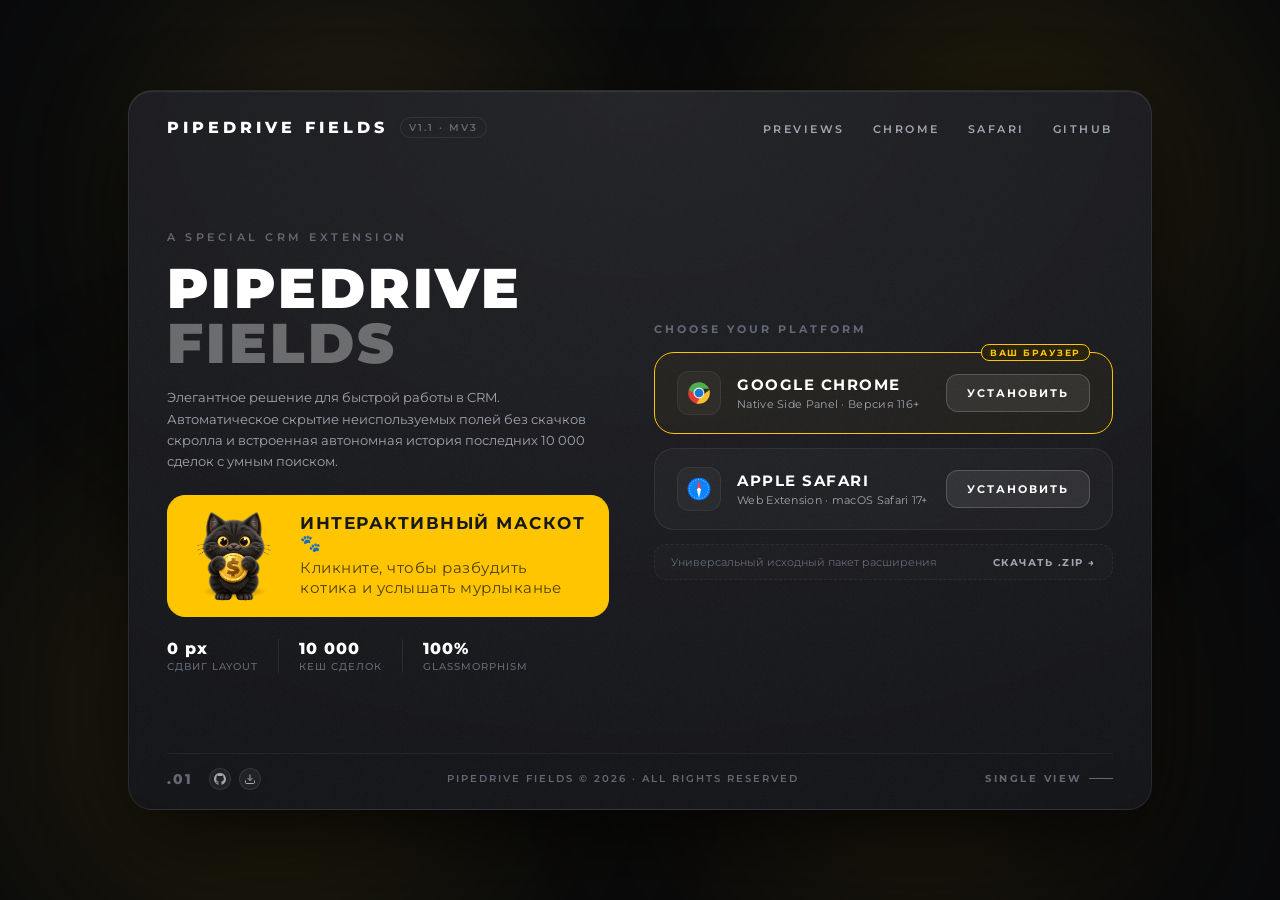
==== index.html @ 6b263689 "style: increase mascot button font size by an additional 20%" ====
<!DOCTYPE html>
<html lang="ru">
<head>
  <meta charset="UTF-8">
  <meta name="viewport" content="width=device-width, initial-scale=1.0">
  <title>Pipedrive Fields — A Special CRM Extension</title>
  <meta name="description" content="Умная боковая панель для Pipedrive CRM. Скрытие лишних полей без сдвига скролла и автономная история последних 10 000 сделок.">
  <link rel="icon" type="image/png" href="extension/icons/icon-32.png">
  
  <!-- Google Fonts: Montserrat -->
  <link rel="preconnect" href="https://fonts.googleapis.com">
  <link rel="preconnect" href="https://fonts.gstatic.com" crossorigin>
  <link href="https://fonts.googleapis.com/css2?family=Montserrat:ital,wght@0,300;0,400;0,500;0,600;0,700;0,800;0,900;1,400&display=swap" rel="stylesheet">

  <style>
    :root {
      --bg-canvas: #101114;
      --bg-frame: #1b1c20;
      --bg-card: rgba(255, 255, 255, 0.028);
      --bg-card-hover: rgba(255, 255, 255, 0.05);
      --border-frame: rgba(255, 255, 255, 0.08);
      --border-card: rgba(255, 255, 255, 0.07);
      --border-card-hover: rgba(255, 255, 255, 0.16);
      --text-white: #ffffff;
      --text-silver: #a2a6b0;
      --text-muted: #646874;
      --accent: #FFC500;
      --accent-blue: #0a84ff;
      --font-family: 'Montserrat', -apple-system, BlinkMacSystemFont, sans-serif;
    }

    *, *::before, *::after {
      box-sizing: border-box;
      margin: 0;
      padding: 0;
    }

    html, body {
      width: 100%;
      height: 100%;
      background-color: var(--bg-canvas);
      color: var(--text-white);
      font-family: var(--font-family);
      -webkit-font-smoothing: antialiased;
      -moz-osx-font-smoothing: grayscale;
    }

    /* Strict single screen for desktop */
    @media (min-width: 1024px) and (min-height: 640px) {
      body {
        overflow: hidden;
        display: flex;
        align-items: center;
        justify-content: center;
        padding: 0;
        margin: 0;
      }
    }

    @media (max-width: 1023px), (max-height: 639px) {
      body {
        overflow-y: auto;
        padding: 16px;
      }
    }

    /* Ambient background with visible, rich dark tone animated shimmering */
    .ambient-canvas {
      position: fixed;
      inset: 0;
      pointer-events: none;
      z-index: 0;
      overflow: hidden;
      background: #090a0c;
    }

    /* Soft animated gradient orbs: 2x dynamic speed, dimmed dark-tone colors */
    .ambient-orb {
      position: absolute;
      border-radius: 50%;
      filter: blur(95px);
      -webkit-filter: blur(95px);
      opacity: 0.36;
      will-change: transform, opacity;
      pointer-events: none;
    }

    /* Orb 1: Primary gold (top right corner & edges) - 7s */
    .orb-emerald {
      width: 620px;
      height: 620px;
      top: -120px;
      right: -40px;
      background: radial-gradient(circle, rgba(255, 197, 0, 0.42) 0%, rgba(204, 158, 0, 0.22) 42%, rgba(153, 118, 0, 0.08) 68%, transparent 80%);
      animation: floatOrbEmerald 7s ease-in-out infinite alternate;
    }

    /* Orb 2: Deep gold (bottom left corner & edges) - 8s */
    .orb-sapphire {
      width: 700px;
      height: 700px;
      bottom: -160px;
      left: -80px;
      background: radial-gradient(circle, rgba(230, 177, 0, 0.44) 0%, rgba(179, 138, 0, 0.24) 42%, rgba(128, 99, 0, 0.09) 68%, transparent 80%);
      animation: floatOrbSapphire 8s ease-in-out infinite alternate;
    }

    /* Orb 3: Soft champagne gold (top left corner & edges) - 9s */
    .orb-violet {
      width: 580px;
      height: 580px;
      top: -100px;
      left: 60px;
      background: radial-gradient(circle, rgba(255, 214, 77, 0.40) 0%, rgba(230, 184, 38, 0.22) 42%, rgba(179, 138, 0, 0.08) 68%, transparent 80%);
      animation: floatOrbViolet 9s ease-in-out infinite alternate;
    }

    /* Orb 4: Warm amber gold (bottom right corner & edges) - 7.5s */
    .orb-amber {
      width: 600px;
      height: 600px;
      bottom: -120px;
      right: 60px;
      background: radial-gradient(circle, rgba(255, 183, 0, 0.38) 0%, rgba(204, 146, 0, 0.20) 42%, rgba(153, 110, 0, 0.07) 68%, transparent 80%);
      animation: floatOrbAmber 7.5s ease-in-out infinite alternate;
    }

    @keyframes floatOrbEmerald {
      0% {
        transform: translate3d(0, 0, 0) scale(1);
        opacity: 0.32;
      }
      33% {
        transform: translate3d(-140px, 80px, 0) scale(1.25);
        opacity: 0.44;
      }
      66% {
        transform: translate3d(-60px, 140px, 0) scale(0.95);
        opacity: 0.36;
      }
      100% {
        transform: translate3d(80px, -60px, 0) scale(1.15);
        opacity: 0.32;
      }
    }

    @keyframes floatOrbSapphire {
      0% {
        transform: translate3d(0, 0, 0) scale(1);
        opacity: 0.35;
      }
      33% {
        transform: translate3d(160px, -90px, 0) scale(1.3);
        opacity: 0.46;
      }
      66% {
        transform: translate3d(80px, -150px, 0) scale(0.92);
        opacity: 0.38;
      }
      100% {
        transform: translate3d(-90px, 70px, 0) scale(1.2);
        opacity: 0.35;
      }
    }

    @keyframes floatOrbViolet {
      0% {
        transform: translate3d(0, 0, 0) scale(0.95);
        opacity: 0.32;
      }
      33% {
        transform: translate3d(120px, 110px, 0) scale(1.28);
        opacity: 0.44;
      }
      66% {
        transform: translate3d(160px, 40px, 0) scale(1.05);
        opacity: 0.36;
      }
      100% {
        transform: translate3d(-80px, -50px, 0) scale(1.18);
        opacity: 0.32;
      }
    }

    @keyframes floatOrbAmber {
      0% {
        transform: translate3d(0, 0, 0) scale(1.05);
        opacity: 0.30;
      }
      33% {
        transform: translate3d(-130px, -90px, 0) scale(0.9);
        opacity: 0.42;
      }
      66% {
        transform: translate3d(-70px, -140px, 0) scale(1.25);
        opacity: 0.34;
      }
      100% {
        transform: translate3d(70px, 60px, 0) scale(1.1);
        opacity: 0.30;
      }
    }

    /* Main Framed Slide matching the design mockup */
    .slide-frame {
      position: relative;
      z-index: 1;
      width: 80vw;
      width: 80dvw;
      height: 80vh;
      height: 80dvh;
      min-height: 520px;
      max-width: none;
      max-height: none;
      background-color: var(--bg-frame);
      background-image: 
        radial-gradient(120% 120% at 50% 0%, rgba(255, 255, 255, 0.045) 0%, rgba(0, 0, 0, 0.25) 100%);
      border: 1px solid var(--border-frame);
      border-radius: 24px;
      padding: clamp(18px, 2vw, 36px) clamp(24px, 3vw, 48px) clamp(14px, 1.5vw, 24px);
      display: flex;
      flex-direction: column;
      justify-content: space-between;
      box-shadow: 
        0 30px 90px -15px rgba(0, 0, 0, 0.85),
        inset 0 1px 0 rgba(255, 255, 255, 0.09);
      overflow: hidden;
    }

    .slide-frame::before {
      content: "";
      position: absolute;
      inset: 0;
      border-radius: inherit;
      pointer-events: none;
      z-index: 0;
      background-image: url('matte-grain.png');
      background-repeat: repeat;
      background-size: 128px 128px;
      opacity: 0.10;
    }

    .slide-frame > * {
      position: relative;
      z-index: 1;
    }

    @media (max-width: 1023px), (max-height: 639px) {
      .slide-frame {
        width: 100%;
        max-width: 100%;
        height: auto;
        max-height: none;
        padding: 28px 24px;
        border-radius: 18px;
        margin: 0 auto;
      }
    }

    /* Top Navigation Bar */
    .nav-bar {
      display: flex;
      align-items: center;
      justify-content: space-between;
      width: 100%;
      padding-bottom: 12px;
    }

    .brand-logo {
      display: flex;
      align-items: center;
      gap: 12px;
      text-decoration: none;
      color: var(--text-white);
    }

    .brand-title {
      font-size: 16px;
      font-weight: 800;
      letter-spacing: 4px;
      text-transform: uppercase;
    }

    .brand-version {
      font-size: 10px;
      font-weight: 600;
      letter-spacing: 2px;
      color: var(--text-muted);
      border: 1px solid rgba(255, 255, 255, 0.08);
      padding: 3px 8px;
      border-radius: 12px;
      text-transform: uppercase;
    }

    .nav-links {
      display: flex;
      align-items: center;
      gap: 28px;
      list-style: none;
    }

    .nav-link {
      font-size: 11px;
      font-weight: 600;
      letter-spacing: 2.5px;
      text-transform: uppercase;
      color: var(--text-silver);
      text-decoration: none;
      transition: color 0.2s ease;
    }

    .nav-link:hover {
      color: var(--text-white);
    }

    /* Center Content Workspace */
    .workspace-grid {
      display: grid;
      grid-template-columns: 1.15fr 0.95fr;
      gap: clamp(32px, 3.5vw, 64px);
      align-items: center;
      width: 100%;
      margin: auto 0;
    }

    @media (max-width: 1023px) {
      .workspace-grid {
        grid-template-columns: 1fr;
        gap: 36px;
        margin: 24px 0;
      }
    }

    /* Left Hero Column */
    .hero-col {
      display: flex;
      flex-direction: column;
      gap: 18px;
    }

    .hero-kicker-wrap {
      display: flex;
      align-items: center;
      gap: 10px;
    }

    .hero-kicker {
      font-size: 11px;
      font-weight: 600;
      letter-spacing: 3.5px;
      text-transform: uppercase;
      color: var(--text-muted);
    }

    .hero-title-block {
      display: flex;
      flex-direction: column;
      line-height: 0.92;
    }

    .hero-title-main {
      font-size: clamp(38px, 4.4vw, 62px);
      font-weight: 900;
      letter-spacing: 3px;
      text-transform: uppercase;
      color: var(--text-white);
    }

    .hero-title-sub-row {
      display: flex;
      align-items: baseline;
      justify-content: space-between;
      gap: 16px;
      margin-top: 4px;
    }

    .hero-title-accent {
      font-size: clamp(38px, 4.4vw, 62px);
      font-weight: 900;
      letter-spacing: 3px;
      text-transform: uppercase;
      color: rgba(255, 255, 255, 0.35);
    }

    .hero-tag {
      font-size: 10.5px;
      font-weight: 600;
      letter-spacing: 2.5px;
      text-transform: uppercase;
      color: var(--text-silver);
      text-align: right;
      line-height: 1.4;
    }

    .hero-desc {
      font-size: clamp(13px, 0.95vw, 15px);
      font-weight: 400;
      line-height: 1.65;
      color: var(--text-silver);
      max-width: 560px;
    }

    /* Compact Cat Card in Left Col */
    .cat-showcase-box {
      display: flex;
      align-items: center;
      gap: 20px;
      padding: 14px 20px;
      background: #FFC500;
      border: 1px solid #FFC500;
      border-radius: 18px;
      width: fit-content;
      margin-top: 4px;
      cursor: pointer;
      user-select: none;
      transition: border-color 0.25s ease, background 0.25s ease, transform 0.15s ease;
    }

    .cat-showcase-box:hover {
      background: #FFC500;
      border-color: #d9a700;
    }

    .cat-showcase-box:active {
      transform: scale(0.985);
    }

    .cat-hero-wrap {
      position: relative;
      display: flex;
      align-items: center;
      justify-content: center;
      cursor: pointer;
      user-select: none;
      flex-shrink: 0;
    }

    .cat-info-text {
      display: flex;
      flex-direction: column;
      gap: 5px;
    }

    .cat-info-title {
      font-size: 16.8px;
      font-weight: 700;
      letter-spacing: 1.5px;
      text-transform: uppercase;
      color: #17191c;
      display: flex;
      align-items: center;
      gap: 6px;
    }

    .cat-info-subtitle {
      font-size: 15.2px;
      font-weight: 400;
      color: #51400b;
      letter-spacing: 0.5px;
      line-height: 1.35;
    }

    /* Metric Chips Row */
    .metrics-row {
      display: flex;
      align-items: center;
      gap: 20px;
      padding-top: 4px;
    }

    .metric-item {
      display: flex;
      flex-direction: column;
      gap: 2px;
    }

    .metric-val {
      font-size: 16px;
      font-weight: 800;
      letter-spacing: 1px;
      color: var(--text-white);
    }

    .metric-label {
      font-size: 10px;
      font-weight: 500;
      letter-spacing: 1px;
      text-transform: uppercase;
      color: var(--text-muted);
    }

    /* Right Column: Browser Install Cards */
    .download-col {
      display: flex;
      flex-direction: column;
      gap: 16px;
    }

    .download-header {
      font-size: 11px;
      font-weight: 700;
      letter-spacing: 3px;
      text-transform: uppercase;
      color: var(--text-muted);
    }

    .cards-stack {
      display: flex;
      flex-direction: column;
      gap: 14px;
    }

    .browser-card {
      position: relative;
      background: var(--bg-card);
      border: 1px solid var(--border-card);
      border-radius: 20px;
      padding: 18px 22px;
      display: flex;
      align-items: center;
      justify-content: space-between;
      gap: 18px;
      transition: background 0.25s ease, border-color 0.25s ease, box-shadow 0.25s ease;
    }

    .browser-card:hover {
      background: var(--bg-card-hover);
      border-color: var(--border-card-hover);
      box-shadow: 0 16px 36px -10px rgba(0, 0, 0, 0.45);
    }

    .browser-card.detected {
      border-color: var(--accent);
      background: rgba(255, 197, 0, 0.03);
    }

    .detected-pill {
      position: absolute;
      top: -9px;
      right: 22px;
      font-size: 9px;
      font-weight: 700;
      letter-spacing: 1.5px;
      text-transform: uppercase;
      color: var(--accent);
      background: #292410;
      border: 1px solid var(--accent);
      padding: 2px 8px;
      border-radius: 8px;
    }

    .browser-left {
      display: flex;
      align-items: center;
      gap: 16px;
      min-width: 0;
    }

    .browser-icon-box {
      width: 44px;
      height: 44px;
      flex-shrink: 0;
      display: flex;
      align-items: center;
      justify-content: center;
      background: rgba(255, 255, 255, 0.04);
      border: 1px solid rgba(255, 255, 255, 0.06);
      border-radius: 12px;
      padding: 8px;
    }

    .browser-icon-box svg {
      width: 100%;
      height: 100%;
    }

    .browser-details {
      display: flex;
      flex-direction: column;
      gap: 3px;
      min-width: 0;
    }

    .browser-name {
      font-size: 15px;
      font-weight: 700;
      letter-spacing: 1.5px;
      text-transform: uppercase;
      color: var(--text-white);
    }

    .browser-meta {
      font-size: 11px;
      font-weight: 400;
      color: var(--text-silver);
      letter-spacing: 0.3px;
      white-space: nowrap;
      overflow: hidden;
      text-overflow: ellipsis;
    }

    .browser-actions {
      display: flex;
      align-items: center;
      justify-content: center;
      flex-shrink: 0;
    }

    /* Minimalist Dark Glassmorphism Action Button */
    .glass-btn {
      appearance: none;
      border: 1px solid rgba(255, 255, 255, 0.18);
      background: rgba(255, 255, 255, 0.08);
      color: var(--text-white);
      font-family: var(--font-family);
      font-size: 11px;
      font-weight: 700;
      letter-spacing: 2px;
      text-transform: uppercase;
      padding: 11px 20px;
      border-radius: 12px;
      cursor: pointer;
      transition: all 0.2s ease;
      white-space: nowrap;
      display: inline-flex;
      align-items: center;
      justify-content: center;
    }

    .glass-btn:hover {
      background: var(--text-white);
      color: #121315;
      border-color: var(--text-white);
      box-shadow: 0 4px 16px rgba(255, 255, 255, 0.15);
    }

    .glass-btn:active {
      transform: scale(0.98);
    }

    /* Universal archive pill */
    .universal-row {
      display: flex;
      align-items: center;
      justify-content: space-between;
      padding: 10px 16px;
      background: rgba(255, 255, 255, 0.015);
      border: 1px dashed rgba(255, 255, 255, 0.06);
      border-radius: 12px;
      font-size: 11px;
      color: var(--text-muted);
    }

    .universal-link {
      font-size: 10px;
      font-weight: 700;
      letter-spacing: 1.5px;
      text-transform: uppercase;
      color: var(--text-silver);
      text-decoration: none;
      transition: color 0.2s ease;
    }

    .universal-link:hover {
      color: var(--text-white);
    }

    /* Bottom Slide Bar (matching .01 and SCROLL — in screenshot) */
    .bottom-bar {
      display: flex;
      align-items: center;
      justify-content: space-between;
      width: 100%;
      padding-top: 14px;
      border-top: 1px solid rgba(255, 255, 255, 0.05);
    }

    .bottom-left-mark {
      display: flex;
      align-items: center;
      gap: 16px;
    }

    .slide-number {
      font-size: 14px;
      font-weight: 800;
      letter-spacing: 2px;
      color: var(--text-muted);
    }

    .bottom-social-dots {
      display: flex;
      align-items: center;
      gap: 8px;
    }

    .dot-link {
      width: 22px;
      height: 22px;
      border-radius: 50%;
      background: rgba(255, 255, 255, 0.05);
      border: 1px solid rgba(255, 255, 255, 0.08);
      display: flex;
      align-items: center;
      justify-content: center;
      text-decoration: none;
      color: var(--text-silver);
      font-size: 10px;
      transition: background 0.2s ease, color 0.2s ease, border-color 0.2s ease;
    }

    .dot-link:hover {
      background: rgba(255, 255, 255, 0.12);
      color: var(--text-white);
      border-color: rgba(255, 255, 255, 0.2);
    }

    .bottom-center-text {
      font-size: 10px;
      font-weight: 600;
      letter-spacing: 2px;
      text-transform: uppercase;
      color: var(--text-muted);
    }

    .bottom-right-indicator {
      font-size: 10px;
      font-weight: 700;
      letter-spacing: 2.5px;
      text-transform: uppercase;
      color: var(--text-muted);
      display: flex;
      align-items: center;
      gap: 6px;
    }

    .indicator-line {
      width: 24px;
      height: 1px;
      background: var(--text-muted);
    }

    /* ==========================================================================
       Pure CSS Cat Mascot Component (Responsive sizing via --css-cat-size)
       ========================================================================== */
    .css-cat-target {
      position: fixed;
      top: 0;
      left: 0;
      width: 0;
      height: 0;
      opacity: 0;
      overflow: hidden;
      pointer-events: none;
    }

    .css-cat {
      --css-cat-size: 92px;
      width: var(--css-cat-size);
      height: var(--css-cat-size);
      position: relative;
      user-select: none;
      display: inline-block;
      vertical-align: middle;
      cursor: pointer;
    }

    .css-cat-trigger {
      position: absolute;
      inset: 0;
      z-index: 8;
      cursor: pointer;
      display: block;
      outline: none;
      border: 0;
      background: transparent;
      border-radius: 50%;
    }

    .css-cat-trigger-a { display: block; }
    .css-cat-trigger-b { display: none; }

    #css-cat-motion-a:target ~ .css-cat .css-cat-trigger-a,
    #css-cat-motion-b:target ~ .css-cat .css-cat-trigger-a {
      display: none;
    }

    #css-cat-motion-a:target ~ .css-cat .css-cat-trigger-b,
    #css-cat-motion-b:target ~ .css-cat .css-cat-trigger-b {
      display: block;
    }

    .css-cat-shadow {
      position: absolute;
      left: calc(var(--css-cat-size) * 0.16);
      right: calc(var(--css-cat-size) * 0.16);
      bottom: calc(var(--css-cat-size) * 0.04);
      height: calc(var(--css-cat-size) * 0.14);
      border-radius: 50%;
      background: radial-gradient(ellipse at center, rgba(0, 0, 0, 0.45) 0%, rgba(0, 0, 0, 0) 72%);
      pointer-events: none;
    }

    .css-cat-character {
      position: absolute;
      inset: 0;
      pointer-events: none;
      animation: catIdleBreathing 4.5s ease-in-out infinite;
      transform-origin: 50% 86%;
    }

    /* Detailed mascot artwork; the existing wrapper retains breathing and jumps. */
    .css-cat-character > :not(.furry-mascot) {
      display: none;
    }

    .furry-mascot {
      display: block;
      width: 100%;
      height: 100%;
      object-fit: contain;
      user-select: none;
      -webkit-user-drag: none;
    }

    @media (prefers-reduced-motion: reduce) {
      .css-cat-character,
      .css-cat-character.cat-jumping {
        animation: none !important;
      }
    }

    .css-cat-body {
      position: absolute;
      left: calc(var(--css-cat-size) * 0.22);
      top: calc(var(--css-cat-size) * 0.38);
      width: calc(var(--css-cat-size) * 0.56);
      height: calc(var(--css-cat-size) * 0.48);
      border-radius: calc(var(--css-cat-size) * 0.28) calc(var(--css-cat-size) * 0.28) calc(var(--css-cat-size) * 0.24) calc(var(--css-cat-size) * 0.24);
      background: linear-gradient(180deg, #f97316 0%, #ea580c 45%, #c2410c 100%);
      box-shadow: inset 0 2px 4px rgba(255, 255, 255, 0.4), inset 0 -4px 8px rgba(0, 0, 0, 0.25);
    }

    .css-cat-body::after {
      content: '';
      position: absolute;
      left: 50%;
      bottom: calc(var(--css-cat-size) * 0.04);
      transform: translateX(-50%);
      width: calc(var(--css-cat-size) * 0.32);
      height: calc(var(--css-cat-size) * 0.28);
      border-radius: 50%;
      background: radial-gradient(circle at 50% 60%, #fff7ed 0%, #ffedd5 65%, rgba(255, 237, 213, 0) 100%);
      opacity: 0.9;
    }

    .css-cat-head {
      position: absolute;
      left: calc(var(--css-cat-size) * 0.16);
      top: calc(var(--css-cat-size) * 0.1);
      width: calc(var(--css-cat-size) * 0.68);
      height: calc(var(--css-cat-size) * 0.52);
      border-radius: calc(var(--css-cat-size) * 0.28);
      background: linear-gradient(180deg, #fb923c 0%, #ea580c 60%, #c2410c 100%);
      box-shadow: inset 0 2px 4px rgba(255, 255, 255, 0.45), 0 3px 8px rgba(0, 0, 0, 0.2);
      transform-origin: 50% 80%;
      animation: catHeadTilt 6s ease-in-out infinite;
    }

    .css-cat-ear {
      position: absolute;
      top: calc(var(--css-cat-size) * -0.1);
      width: 0;
      height: 0;
      border-left: calc(var(--css-cat-size) * 0.11) solid transparent;
      border-right: calc(var(--css-cat-size) * 0.11) solid transparent;
      border-bottom: calc(var(--css-cat-size) * 0.22) solid #ea580c;
      transform-origin: 50% 100%;
    }

    .css-cat-ear::after {
      content: '';
      position: absolute;
      left: calc(var(--css-cat-size) * -0.06);
      top: calc(var(--css-cat-size) * 0.06);
      width: 0;
      height: 0;
      border-left: calc(var(--css-cat-size) * 0.06) solid transparent;
      border-right: calc(var(--css-cat-size) * 0.06) solid transparent;
      border-bottom: calc(var(--css-cat-size) * 0.14) solid #fbcfe8;
    }

    .css-cat-ear-left {
      left: calc(var(--css-cat-size) * 0.04);
      transform: rotate(-16deg);
      animation: earWiggleLeft 5s ease-in-out infinite;
    }

    .css-cat-ear-right {
      right: calc(var(--css-cat-size) * 0.04);
      transform: rotate(16deg);
      animation: earWiggleRight 5s ease-in-out infinite;
    }

    .css-cat-face {
      position: absolute;
      inset: 0;
    }

    .css-cat-eye {
      position: absolute;
      top: calc(var(--css-cat-size) * 0.2);
      width: calc(var(--css-cat-size) * 0.11);
      height: calc(var(--css-cat-size) * 0.11);
      border-radius: 50%;
      background: #1e1b4b;
      box-shadow: 0 1px 2px rgba(0, 0, 0, 0.3);
      animation: catBlink 4.2s infinite;
      transform-origin: 50% 50%;
    }

    .css-cat-eye::after {
      content: '';
      position: absolute;
      top: 18%;
      right: 22%;
      width: 38%;
      height: 38%;
      border-radius: 50%;
      background: #ffffff;
    }

    .css-cat-eye-left { left: calc(var(--css-cat-size) * 0.16); }
    .css-cat-eye-right { right: calc(var(--css-cat-size) * 0.16); }

    .css-cat-nose {
      position: absolute;
      left: 50%;
      top: calc(var(--css-cat-size) * 0.28);
      transform: translateX(-50%);
      width: 0;
      height: 0;
      border-left: calc(var(--css-cat-size) * 0.04) solid transparent;
      border-right: calc(var(--css-cat-size) * 0.04) solid transparent;
      border-top: calc(var(--css-cat-size) * 0.035) solid #f43f5e;
    }

    .css-cat-mouth {
      position: absolute;
      left: 50%;
      top: calc(var(--css-cat-size) * 0.31);
      transform: translateX(-50%);
      width: calc(var(--css-cat-size) * 0.14);
      height: calc(var(--css-cat-size) * 0.06);
    }

    .css-cat-mouth::before,
    .css-cat-mouth::after {
      content: '';
      position: absolute;
      top: 0;
      width: 50%;
      height: 100%;
      border-bottom: calc(var(--css-cat-size) * 0.02) solid #7c2d12;
    }

    .css-cat-mouth::before {
      left: 0;
      border-radius: 0 0 0 calc(var(--css-cat-size) * 0.06);
    }

    .css-cat-mouth::after {
      right: 0;
      border-radius: 0 0 calc(var(--css-cat-size) * 0.06) 0;
    }

    .css-cat-whiskers {
      position: absolute;
      top: calc(var(--css-cat-size) * 0.26);
      width: calc(var(--css-cat-size) * 0.18);
      height: calc(var(--css-cat-size) * 0.08);
      pointer-events: none;
    }

    .css-cat-whiskers::before,
    .css-cat-whiskers::after {
      content: '';
      position: absolute;
      left: 0;
      right: 0;
      height: 1.5px;
      background: rgba(255, 237, 213, 0.85);
      border-radius: 1px;
    }

    .css-cat-whiskers::before {
      top: 20%;
      transform: rotate(6deg);
    }

    .css-cat-whiskers::after {
      bottom: 20%;
      transform: rotate(-6deg);
    }

    .css-cat-whiskers-left {
      left: calc(var(--css-cat-size) * -0.04);
      transform-origin: 100% 50%;
    }

    .css-cat-whiskers-right {
      right: calc(var(--css-cat-size) * -0.04);
      transform: scaleX(-1);
      transform-origin: 100% 50%;
    }

    .css-cat-coin {
      position: absolute;
      left: 50%;
      top: calc(var(--css-cat-size) * 0.44);
      transform: translateX(-50%);
      width: calc(var(--css-cat-size) * 0.36);
      height: calc(var(--css-cat-size) * 0.36);
      border-radius: 50%;
      background: radial-gradient(circle at 35% 30%, #fef08a 0%, #eab308 45%, #a16207 90%);
      box-shadow: 
        0 4px 10px rgba(0, 0, 0, 0.35),
        inset 0 2px 4px rgba(255, 255, 255, 0.65),
        inset 0 -2px 4px rgba(0, 0, 0, 0.4);
      z-index: 3;
      display: flex;
      align-items: center;
      justify-content: center;
      animation: coinFloat 3s ease-in-out infinite;
    }

    .css-cat-coin-face {
      position: absolute;
      inset: calc(var(--css-cat-size) * 0.03);
      border-radius: 50%;
      border: 1.5px dashed rgba(254, 240, 138, 0.7);
    }

    .css-cat-dollar {
      font-family: var(--font-family);
      font-weight: 900;
      font-size: calc(var(--css-cat-size) * 0.22);
      color: #713f12;
      text-shadow: 0 1px 0 rgba(254, 240, 138, 0.8), 0 -1px 0 rgba(113, 63, 18, 0.4);
      position: relative;
      z-index: 1;
      line-height: 1;
    }

    .css-cat-shine {
      position: absolute;
      top: calc(var(--css-cat-size) * 0.04);
      left: calc(var(--css-cat-size) * 0.06);
      width: calc(var(--css-cat-size) * 0.1);
      height: calc(var(--css-cat-size) * 0.05);
      border-radius: 50%;
      background: rgba(255, 255, 255, 0.75);
      transform: rotate(-35deg);
      filter: blur(0.5px);
      animation: coinShine 3s ease-in-out infinite;
    }

    .css-cat-paw {
      position: absolute;
      top: calc(var(--css-cat-size) * 0.48);
      width: calc(var(--css-cat-size) * 0.16);
      height: calc(var(--css-cat-size) * 0.18);
      border-radius: calc(var(--css-cat-size) * 0.08);
      background: linear-gradient(180deg, #fdba74 0%, #fb923c 60%, #ea580c 100%);
      box-shadow: 0 3px 6px rgba(0, 0, 0, 0.25), inset 0 2px 2px rgba(255, 255, 255, 0.5);
      z-index: 4;
    }

    .css-cat-paw-left {
      left: calc(var(--css-cat-size) * 0.24);
      transform: rotate(24deg);
    }

    .css-cat-paw-right {
      right: calc(var(--css-cat-size) * 0.24);
      transform: rotate(-24deg);
    }

    /* Keyframes */
    @keyframes catIdleBreathing {
      0%, 100% { transform: translateY(0) scaleY(1); }
      50% { transform: translateY(-1.5px) scaleY(1.02); }
    }

    @keyframes catHeadTilt {
      0%, 100% { transform: rotate(0deg); }
      30% { transform: rotate(-2.5deg); }
      70% { transform: rotate(2.5deg); }
    }

    @keyframes earWiggleLeft {
      0%, 100% { transform: rotate(-16deg); }
      45% { transform: rotate(-16deg); }
      48% { transform: rotate(-24deg); }
      52% { transform: rotate(-12deg); }
      56% { transform: rotate(-16deg); }
    }

    @keyframes earWiggleRight {
      0%, 100% { transform: rotate(16deg); }
      60% { transform: rotate(16deg); }
      63% { transform: rotate(24deg); }
      67% { transform: rotate(12deg); }
      71% { transform: rotate(16deg); }
    }

    @keyframes catBlink {
      0%, 94%, 98%, 100% { transform: scaleY(1); }
      96% { transform: scaleY(0.08); }
    }

    @keyframes coinFloat {
      0%, 100% { transform: translateX(-50%) translateY(0); }
      50% { transform: translateX(-50%) translateY(-2px); }
    }

    @keyframes coinShine {
      0%, 100% { opacity: 0.75; transform: rotate(-35deg) scale(1); }
      50% { opacity: 1; transform: rotate(-35deg) scale(1.15); }
    }

    /* Interactive Jump Trigger Motion */
    #css-cat-motion-a:target ~ .css-cat .css-cat-character,
    #css-cat-motion-b:target ~ .css-cat .css-cat-character,
    .css-cat-character.cat-jumping,
    .css-cat:active .css-cat-character {
      animation: catJoyJump 0.65s cubic-bezier(0.175, 0.885, 0.32, 1.275);
    }

    #css-cat-motion-a:target ~ .css-cat .css-cat-coin,
    #css-cat-motion-b:target ~ .css-cat .css-cat-coin,
    .css-cat-coin.cat-jumping,
    .css-cat:active .css-cat-coin {
      animation: catCoinSpin 0.65s cubic-bezier(0.175, 0.885, 0.32, 1.275);
    }

    @keyframes catJoyJump {
      0% { transform: translateY(0) scale(1); }
      30% { transform: translateY(-12px) scale(1.08); }
      60% { transform: translateY(2px) scale(0.96); }
      100% { transform: translateY(0) scale(1); }
    }

    @keyframes catCoinSpin {
      0% { transform: translateX(-50%) rotate(0deg); }
      50% { transform: translateX(-50%) translateY(-8px) rotate(180deg) scale(1.15); }
      100% { transform: translateX(-50%) rotate(360deg); }
    }

    /* ==========================================================================
       Instruction Modal Dialog (Dark Matte Minimalist)
       ========================================================================== */
    .modal-overlay {
      position: fixed;
      inset: 0;
      background: rgba(0, 0, 0, 0.78);
      backdrop-filter: blur(12px);
      -webkit-backdrop-filter: blur(12px);
      z-index: 999;
      display: flex;
      align-items: center;
      justify-content: center;
      padding: 20px;
      opacity: 0;
      pointer-events: none;
      transition: opacity 0.25s ease;
    }

    .modal-overlay.active {
      opacity: 1;
      pointer-events: auto;
    }

    .modal-card {
      background: #18191c;
      border: 1px solid rgba(255, 255, 255, 0.12);
      border-radius: 24px;
      width: 100%;
      max-width: 520px;
      padding: 32px;
      display: flex;
      flex-direction: column;
      gap: 24px;
      box-shadow: 0 40px 100px -20px rgba(0, 0, 0, 0.9);
      transform: scale(0.94);
      transition: transform 0.25s cubic-bezier(0.16, 1, 0.3, 1);
    }

    .modal-overlay.active .modal-card {
      transform: scale(1);
    }

    .modal-header {
      display: flex;
      align-items: center;
      justify-content: space-between;
    }

    .modal-title {
      font-size: 16px;
      font-weight: 800;
      letter-spacing: 2px;
      text-transform: uppercase;
      color: var(--text-white);
    }

    .modal-close-btn {
      width: 32px;
      height: 32px;
      border-radius: 50%;
      background: rgba(255, 255, 255, 0.05);
      border: 1px solid rgba(255, 255, 255, 0.1);
      color: var(--text-silver);
      font-size: 14px;
      cursor: pointer;
      display: flex;
      align-items: center;
      justify-content: center;
      transition: all 0.2s ease;
    }

    .modal-close-btn:hover {
      background: rgba(255, 255, 255, 0.15);
      color: var(--text-white);
    }

    .steps-list {
      display: flex;
      flex-direction: column;
      gap: 16px;
    }

    .step-item {
      display: flex;
      gap: 16px;
      align-items: flex-start;
    }

    .step-number {
      width: 28px;
      height: 28px;
      border-radius: 50%;
      background: rgba(255, 255, 255, 0.06);
      border: 1px solid rgba(255, 255, 255, 0.12);
      color: var(--text-white);
      font-size: 12px;
      font-weight: 800;
      display: flex;
      align-items: center;
      justify-content: center;
      flex-shrink: 0;
    }

    .step-content {
      font-size: 13px;
      line-height: 1.6;
      color: var(--text-silver);
    }

    .step-content strong {
      color: var(--text-white);
      font-weight: 600;
    }

    .code-chip {
      display: inline-block;
      background: rgba(255, 255, 255, 0.08);
      border: 1px solid rgba(255, 255, 255, 0.12);
      border-radius: 6px;
      padding: 2px 7px;
      font-family: monospace;
      font-size: 12px;
      color: var(--accent);
      cursor: pointer;
      user-select: all;
    }

    .code-chip:hover {
      background: rgba(255, 255, 255, 0.14);
    }

    .btn-done {
      width: 100%;
      padding: 12px;
      border-radius: 12px;
      background: var(--text-white);
      color: #121315;
      font-family: var(--font-family);
      font-size: 11px;
      font-weight: 800;
      letter-spacing: 2px;
      text-transform: uppercase;
      border: none;
      cursor: pointer;
      transition: opacity 0.2s ease;
    }

    .btn-done:hover {
      opacity: 0.9;
    }

    /* Toast Notification */
    .toast {
      position: fixed;
      bottom: 30px;
      left: 50%;
      transform: translateX(-50%) translateY(50px);
      background: #24252a;
      border: 1px solid rgba(255, 255, 255, 0.18);
      color: var(--text-white);
      font-size: 12px;
      font-weight: 600;
      letter-spacing: 0.5px;
      padding: 10px 22px;
      border-radius: 30px;
      box-shadow: 0 10px 30px rgba(0, 0, 0, 0.5);
      pointer-events: none;
      opacity: 0;
      transition: all 0.3s cubic-bezier(0.16, 1, 0.3, 1);
      z-index: 1000;
    }

    .toast.active {
      transform: translateX(-50%) translateY(0);
      opacity: 1;
    }
  </style>
</head>
<body>

  <!-- Ambient background with soft dark tone shimmering переливы -->
  <div class="ambient-canvas" aria-hidden="true">
    <div class="ambient-orb orb-emerald"></div>
    <div class="ambient-orb orb-sapphire"></div>
    <div class="ambient-orb orb-violet"></div>
    <div class="ambient-orb orb-amber"></div>
  </div>

  <!-- Framed Slide Container (Strict Single-Screen on Desktop) -->
  <div class="slide-frame">

    <!-- Top Navigation Bar -->
    <header class="nav-bar">
      <a href="#" class="brand-logo" title="Pipedrive Fields">
        <span class="brand-title">PIPEDRIVE FIELDS</span>
        <span class="brand-version">v1.1 · MV3</span>
      </a>

      <nav>
        <ul class="nav-links">
          <li><a href="#features" class="nav-link">PREVIEWS</a></li>
          <li><a href="#chrome" class="nav-link" id="nav-chrome">CHROME</a></li>
          <li><a href="#safari" class="nav-link" id="nav-safari">SAFARI</a></li>
          <li><a href="https://github.com/DamianDream/browser-extenshion-pipedrive" target="_blank" rel="noopener" class="nav-link">GITHUB</a></li>
        </ul>
      </nav>
    </header>

    <!-- Center Workspace: 2-Column Split -->
    <main class="workspace-grid">

      <!-- Left Column: Hero Title + Description + Animated Cat -->
      <section class="hero-col">
        <div class="hero-kicker-wrap">
          <span class="hero-kicker">A SPECIAL CRM EXTENSION</span>
        </div>

        <div class="hero-title-block">
          <h1 class="hero-title-main">PIPEDRIVE</h1>
          <div class="hero-title-sub-row">
            <span class="hero-title-accent">FIELDS</span>
          </div>
        </div>

        <p class="hero-desc">
          Элегантное решение для быстрой работы в CRM. Автоматическое скрытие неиспользуемых полей без скачков скролла и встроенная автономная история последних 10 000 сделок с умным поиском.
        </p>

        <!-- Interactive Animated Mascot Widget -->
        <div class="cat-showcase-box" id="cat-showcase-box" title="Кликните, чтобы котик подпрыгнул и замурлыкал">
          <div class="cat-hero-wrap" id="cat-hero-wrap">
            <div class="css-cat">
              <button type="button" class="css-cat-trigger" aria-label="Погладить котика" title="Погладить котика"></button>

              <div class="css-cat-shadow" aria-hidden="true"></div>

              <div class="css-cat-character" aria-hidden="true">
                <img class="furry-mascot" src="mascot-black-furry.png" width="1280" height="1280" alt="" draggable="false" decoding="async">
                <div class="css-cat-body"></div>

                <div class="css-cat-head">
                  <i class="css-cat-ear css-cat-ear-left"></i>
                  <i class="css-cat-ear css-cat-ear-right"></i>

                  <div class="css-cat-face">
                    <i class="css-cat-eye css-cat-eye-left"></i>
                    <i class="css-cat-eye css-cat-eye-right"></i>
                    <i class="css-cat-nose"></i>
                    <i class="css-cat-mouth"></i>
                    <i class="css-cat-whiskers css-cat-whiskers-left"></i>
                    <i class="css-cat-whiskers css-cat-whiskers-right"></i>
                  </div>
                </div>

                <div class="css-cat-coin">
                  <i class="css-cat-coin-face"></i>
                  <b class="css-cat-dollar">$</b>
                  <i class="css-cat-shine"></i>
                </div>

                <i class="css-cat-paw css-cat-paw-left"></i>
                <i class="css-cat-paw css-cat-paw-right"></i>
              </div>
            </div>
          </div>

          <div class="cat-info-text">
            <div class="cat-info-title">Интерактивный маскот 🐾</div>
            <div class="cat-info-subtitle">Кликните, чтобы разбудить котика и услышать мурлыканье</div>
          </div>
        </div>

        <!-- Metric Badges -->
        <div class="metrics-row" id="features">
          <div class="metric-item">
            <span class="metric-val">0 px</span>
            <span class="metric-label">Сдвиг Layout</span>
          </div>
          <div class="metric-item" style="border-left: 1px solid rgba(255,255,255,0.08); padding-left: 20px;">
            <span class="metric-val">10 000</span>
            <span class="metric-label">Кеш сделок</span>
          </div>
          <div class="metric-item" style="border-left: 1px solid rgba(255,255,255,0.08); padding-left: 20px;">
            <span class="metric-val">100%</span>
            <span class="metric-label">Glassmorphism</span>
          </div>
        </div>

      </section>

      <!-- Right Column: Browser Download Cards -->
      <section class="download-col">
        <span class="download-header">CHOOSE YOUR PLATFORM</span>

        <div class="cards-stack">

          <!-- Google Chrome Card -->
          <div class="browser-card" id="card-chrome">
            <div class="detected-pill" id="badge-chrome" style="display: none;">Ваш браузер</div>

            <div class="browser-left">
              <div class="browser-icon-box">
                <svg viewBox="0 0 48 48">
                  <path fill="#4caf50" d="M24 4C14.7 4 7 10.5 4.9 19.3L15.3 25.3C16.3 19.8 21.1 16 26.8 16H42.7C39 8.8 32.1 4 24 4Z"/>
                  <path fill="#ffeb3b" d="M42.7 16H26.8C24.4 16 22.2 16.9 20.6 18.3L10.2 12.3C13.8 7.2 19.6 4 26.2 4C34.3 4 41.2 8.8 44.9 16H42.7Z" opacity="0.01"/>
                  <path fill="#fbc02d" d="M43.6 18.2C43.9 20.1 44 22 44 24C44 35 35 44 24 44C21.8 44 19.7 43.6 17.8 43L24.5 31.4C24.9 31.5 25.4 31.5 25.9 31.5C29.6 31.5 32.7 29.1 33.7 25.7L43.6 18.2Z"/>
                  <path fill="#e53935" d="M4.9 19.3C4.3 20.8 4 22.4 4 24C4 33.4 10.6 41.3 19.5 43.4L26.2 31.8C22.6 31.8 19.4 29.5 18 26.3L4.9 19.3Z"/>
                  <circle fill="#f5f5f5" cx="24" cy="24" r="10"/>
                  <circle fill="#1976d2" cx="24" cy="24" r="8"/>
                </svg>
              </div>

              <div class="browser-details">
                <h2 class="browser-name">GOOGLE CHROME</h2>
                <p class="browser-meta">Native Side Panel · Версия 116+</p>
              </div>
            </div>

            <div class="browser-actions">
              <button type="button" class="glass-btn" id="btn-install-chrome">
                Установить
              </button>
            </div>
          </div>

          <!-- Apple Safari Card -->
          <div class="browser-card" id="card-safari">
            <div class="detected-pill" id="badge-safari" style="display: none;">Ваш браузер</div>

            <div class="browser-left">
              <div class="browser-icon-box">
                <svg viewBox="0 0 48 48">
                  <circle cx="24" cy="24" r="21" fill="#007aff"/>
                  <circle cx="24" cy="24" r="19" fill="#0a84ff"/>
                  <circle cx="24" cy="24" r="17.5" fill="none" stroke="#ffffff" stroke-width="1.2" stroke-dasharray="2 3" opacity="0.8"/>
                  <polygon points="24,7 28,24 24,24" fill="#ff3b30"/>
                  <polygon points="24,7 20,24 24,24" fill="#ff453a"/>
                  <polygon points="24,41 28,24 24,24" fill="#f2f2f7"/>
                  <polygon points="24,41 20,24 24,24" fill="#ffffff"/>
                  <circle cx="24" cy="24" r="2.5" fill="#ffffff"/>
                </svg>
              </div>

              <div class="browser-details">
                <h2 class="browser-name">APPLE SAFARI</h2>
                <p class="browser-meta">Web Extension · macOS Safari 17+</p>
              </div>
            </div>

            <div class="browser-actions">
              <button type="button" class="glass-btn" id="btn-install-safari">
                Установить
              </button>
            </div>
          </div>

          <!-- Universal Zip Option -->
          <div class="universal-row">
            <span>Универсальный исходный пакет расширения</span>
            <a href="pipedrive-fields.zip" download="pipedrive-fields.zip" class="universal-link">
              Скачать .ZIP →
            </a>
          </div>

        </div>
      </section>

    </main>

    <!-- Bottom Slide Bar (matching the .01 footer in mockup) -->
    <footer class="bottom-bar">
      <div class="bottom-left-mark">
        <span class="slide-number">.01</span>
        <div class="bottom-social-dots">
          <a href="https://github.com/DamianDream/browser-extenshion-pipedrive" target="_blank" rel="noopener" class="dot-link" title="GitHub Репозиторий">
            <svg width="12" height="12" viewBox="0 0 24 24" fill="currentColor"><path d="M12 0C5.37 0 0 5.37 0 12c0 5.31 3.435 9.795 8.205 11.385.6.105.825-.255.825-.57 0-.285-.015-1.23-.015-2.235-3.015.555-3.795-.735-4.035-1.41-.135-.345-.72-1.41-1.23-1.695-.42-.225-1.02-.78-.015-.795.945-.015 1.62.87 1.845 1.23 1.08 1.815 2.805 1.305 3.495.99.105-.78.42-1.305.765-1.605-2.67-.3-5.46-1.335-5.46-5.925 0-1.305.465-2.385 1.23-3.225-.12-.3-.54-1.53.12-3.18 0 0 1.005-.315 3.3 1.23.96-.27 1.98-.405 3-.405s2.04.135 3 .405c2.295-1.56 3.3-1.23 3.3-1.23.66 1.65.24 2.88.12 3.18.765.84 1.23 1.905 1.23 3.225 0 4.605-2.805 5.625-5.475 5.925.435.375.81 1.095.81 2.22 0 1.605-.015 2.895-.015 3.3 0 .315.225.69.825.57A12.02 12.02 0 0024 12c0-6.63-5.37-12-12-12z"/></svg>
          </a>
          <a href="pipedrive-fields.zip" download class="dot-link" title="Скачать все файлы">
            <svg width="12" height="12" viewBox="0 0 24 24" fill="none" stroke="currentColor" stroke-width="2"><path d="M21 15v4a2 2 0 0 1-2 2H5a2 2 0 0 1-2-2v-4"></path><polyline points="7 10 12 15 17 10"></polyline><line x1="12" y1="15" x2="12" y2="3"></line></svg>
          </a>
        </div>
      </div>

      <div class="bottom-center-text">
        PIPEDRIVE FIELDS &copy; 2026 · ALL RIGHTS RESERVED
      </div>

      <div class="bottom-right-indicator">
        <span>SINGLE VIEW</span>
        <span class="indicator-line"></span>
      </div>
    </footer>

  </div>

  <!-- Instruction Modal Dialog -->
  <div class="modal-overlay" id="install-modal" aria-hidden="true" role="dialog" aria-modal="true">
    <div class="modal-card">
      <div class="modal-header">
        <h3 class="modal-title" id="modal-browser-title">Установка в браузер</h3>
        <button type="button" class="modal-close-btn" id="modal-close-btn" aria-label="Закрыть">✕</button>
      </div>

      <div class="steps-list" id="modal-steps">
        <!-- Injected via JavaScript based on chosen browser -->
      </div>

      <div class="modal-footer">
        <button type="button" class="btn-done" id="modal-done-btn">Понятно, готово!</button>
      </div>
    </div>
  </div>

  <!-- Toast for copying link -->
  <div class="toast" id="toast">Адрес скопирован в буфер обмена</div>

  <script>
    (() => {
      // Elements
      const cardChrome = document.getElementById('card-chrome');
      const cardSafari = document.getElementById('card-safari');
      const badgeChrome = document.getElementById('badge-chrome');
      const badgeSafari = document.getElementById('badge-safari');
      const btnInstallChrome = document.getElementById('btn-install-chrome');
      const btnInstallSafari = document.getElementById('btn-install-safari');
      const navChrome = document.getElementById('nav-chrome');
      const navSafari = document.getElementById('nav-safari');
      const modal = document.getElementById('install-modal');
      const modalTitle = document.getElementById('modal-browser-title');
      const modalSteps = document.getElementById('modal-steps');
      const modalClose = document.getElementById('modal-close-btn');
      const modalDone = document.getElementById('modal-done-btn');
      const toast = document.getElementById('toast');
      const catWrap = document.getElementById('cat-hero-wrap');

      // Purr sound audio
      let purrAudio = null;
      try {
        purrAudio = new Audio('extension/purr.mp3');
        purrAudio.volume = 0.8;
      } catch {}

      // Interactive Cat Trigger Click (unlimited clicks with instant jump restart)
      const showcaseBox = document.getElementById('cat-showcase-box');
      const catCharacter = catWrap?.querySelector('.css-cat-character');
      const catCoin = catWrap?.querySelector('.css-cat-coin');

      function triggerCatJump(e) {
        if (e && typeof e.preventDefault === 'function') e.preventDefault();
        if (!catCharacter || !catCoin) return;

        // Reset class and trigger synchronous layout reflow so animation restarts every single click
        catCharacter.classList.remove('cat-jumping');
        catCoin.classList.remove('cat-jumping');
        void catCharacter.offsetWidth;
        catCharacter.classList.add('cat-jumping');
        catCoin.classList.add('cat-jumping');

        if (purrAudio) {
          try {
            purrAudio.currentTime = 0;
            purrAudio.play().catch(() => {});
          } catch {}
        }
      }

      if (catCharacter && catCoin) {
        catCharacter.addEventListener('animationend', () => {
          catCharacter.classList.remove('cat-jumping');
          catCoin.classList.remove('cat-jumping');
        });
      }

      if (showcaseBox) {
        showcaseBox.addEventListener('click', triggerCatJump);
      } else if (catWrap) {
        catWrap.addEventListener('click', triggerCatJump);
      }

      // 1. Browser Detection
      const ua = navigator.userAgent;
      const isSafari = /^((?!chrome|android).)*safari/i.test(ua);
      const isChrome = /chrome|chromium|crios/i.test(ua) && !isSafari;

      if (isSafari) {
        cardSafari.classList.add('detected');
        badgeSafari.style.display = 'block';
      } else if (isChrome) {
        cardChrome.classList.add('detected');
        badgeChrome.style.display = 'block';
      }

      // 2. Trigger Download Helper
      function triggerDownload(url, filename) {
        const a = document.createElement('a');
        a.href = url;
        a.download = filename;
        document.body.appendChild(a);
        a.click();
        document.body.removeChild(a);
      }

      // 3. Show Toast
      function showToast(text) {
        toast.textContent = text;
        toast.classList.add('active');
        setTimeout(() => toast.classList.remove('active'), 2500);
      }

      // 4. Manual Install Flow for Chrome
      function openChromeInstall() {
        triggerDownload('pipedrive-fields-chrome.zip', 'pipedrive-fields-chrome.zip');

        modalTitle.textContent = 'Установка в Google Chrome';
        modalSteps.innerHTML = `
          <div class="step-item">
            <span class="step-number">1</span>
            <div class="step-content">
              Распакуйте только что скачанный архив <strong>pipedrive-fields-chrome.zip</strong> на компьютере.
            </div>
          </div>
          <div class="step-item">
            <span class="step-number">2</span>
            <div class="step-content">
              Откройте вкладку <span class="code-chip" id="copy-chrome-url" title="Нажмите, чтобы скопировать">chrome://extensions 📋</span> и включите переключатель <strong>«Режим разработчика»</strong> в правом верхнем углу.
            </div>
          </div>
          <div class="step-item">
            <span class="step-number">3</span>
            <div class="step-content">
              Нажмите кнопку <strong>«Загрузить распакованное расширение»</strong> и выберите распакованную папку, либо просто перетащите её мышью на страницу расширений.
            </div>
          </div>
        `;

        document.getElementById('copy-chrome-url')?.addEventListener('click', () => {
          navigator.clipboard.writeText('chrome://extensions').then(() => {
            showToast('Адрес chrome://extensions скопирован!');
          });
        });

        openModal();
      }

      // 5. Manual Install Flow for Safari
      function openSafariInstall() {
        triggerDownload('pipedrive-fields-safari.zip', 'pipedrive-fields-safari.zip');

        modalTitle.textContent = 'Установка в Apple Safari';
        modalSteps.innerHTML = `
          <div class="step-item">
            <span class="step-number">1</span>
            <div class="step-content">
              Распакуйте скачанный архив <strong>pipedrive-fields-safari.zip</strong> в удобную папку.
            </div>
          </div>
          <div class="step-item">
            <span class="step-number">2</span>
            <div class="step-content">
              В меню Safari откройте <strong>Настройки…</strong> (⌘,) → вкладка <strong>Дополнения</strong> → включите флажок <strong>«Показывать функции для веб-разработчиков»</strong>.
            </div>
          </div>
          <div class="step-item">
            <span class="step-number">3</span>
            <div class="step-content">
              Перейдите в верхнее меню Safari <strong>Разработка</strong> → <strong>«Загрузить временное расширение…»</strong> и укажите распакованную папку.
            </div>
          </div>
        `;

        openModal();
      }

      function openModal() {
        modal.classList.add('active');
        modal.setAttribute('aria-hidden', 'false');
      }

      function closeModal() {
        modal.classList.remove('active');
        modal.setAttribute('aria-hidden', 'true');
      }

      // Event Listeners
      btnInstallChrome?.addEventListener('click', openChromeInstall);
      btnInstallSafari?.addEventListener('click', openSafariInstall);
      navChrome?.addEventListener('click', (e) => { e.preventDefault(); openChromeInstall(); });
      navSafari?.addEventListener('click', (e) => { e.preventDefault(); openSafariInstall(); });
      modalClose?.addEventListener('click', closeModal);
      modalDone?.addEventListener('click', closeModal);
      modal.addEventListener('click', (e) => {
        if (e.target === modal) closeModal();
      });

      document.addEventListener('keydown', (e) => {
        if (e.key === 'Escape' && modal.classList.contains('active')) {
          closeModal();
        }
      });
    })();
  </script>
</body>
</html>
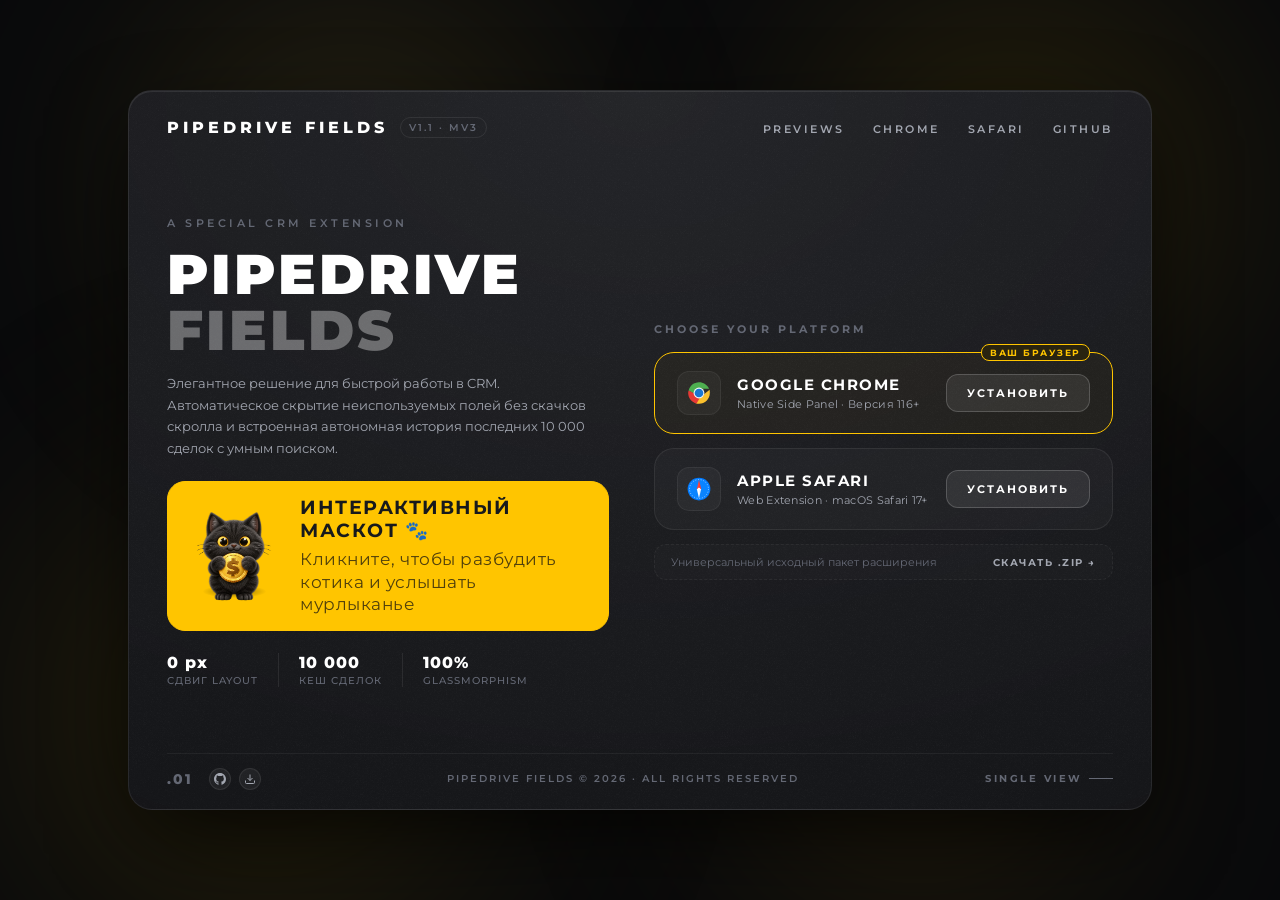
==== commit eaeaf253: "style: scale up cat showcase button text by another 10%" ====
--- a/index.html
+++ b/index.html
@@ -438,11 +438,11 @@
     .cat-info-text {
       display: flex;
       flex-direction: column;
-      gap: 5px;
+      gap: 6px;
     }
 
     .cat-info-title {
-      font-size: 16.8px;
+      font-size: 18.5px;
       font-weight: 700;
       letter-spacing: 1.5px;
       text-transform: uppercase;
@@ -453,7 +453,7 @@
     }
 
     .cat-info-subtitle {
-      font-size: 15.2px;
+      font-size: 16.7px;
       font-weight: 400;
       color: #51400b;
       letter-spacing: 0.5px;
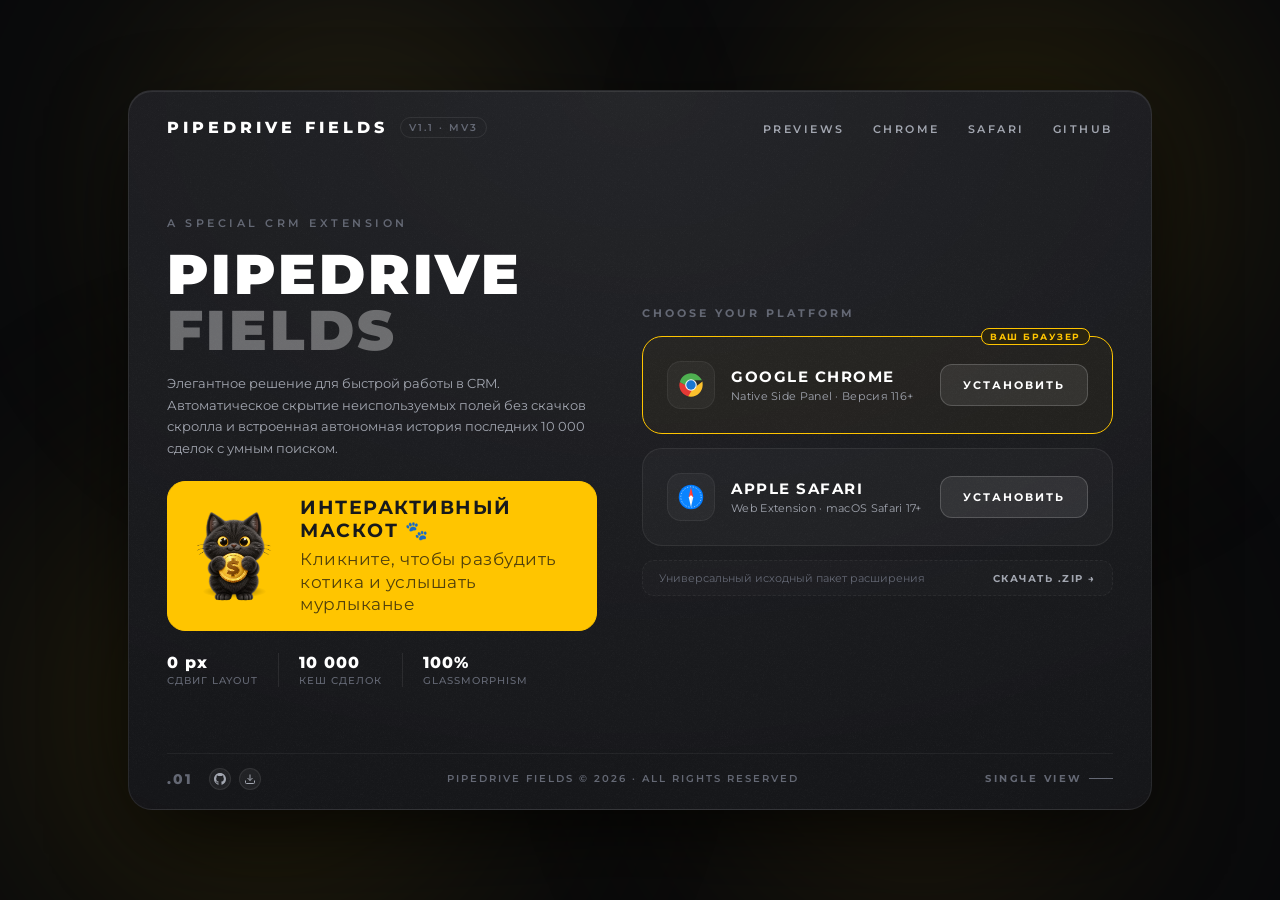
==== commit 16b57cb1: "style: increase browser cards height by 15%" ====
--- a/index.html
+++ b/index.html
@@ -515,7 +515,8 @@
       background: var(--bg-card);
       border: 1px solid var(--border-card);
       border-radius: 20px;
-      padding: 18px 22px;
+      padding: 24px 24px;
+      min-height: 95px;
       display: flex;
       align-items: center;
       justify-content: space-between;
@@ -557,16 +558,16 @@
     }
 
     .browser-icon-box {
-      width: 44px;
-      height: 44px;
+      width: 48px;
+      height: 48px;
       flex-shrink: 0;
       display: flex;
       align-items: center;
       justify-content: center;
       background: rgba(255, 255, 255, 0.04);
       border: 1px solid rgba(255, 255, 255, 0.06);
-      border-radius: 12px;
-      padding: 8px;
+      border-radius: 14px;
+      padding: 9px;
     }
 
     .browser-icon-box svg {
@@ -617,7 +618,7 @@
       font-weight: 700;
       letter-spacing: 2px;
       text-transform: uppercase;
-      padding: 11px 20px;
+      padding: 13px 22px;
       border-radius: 12px;
       cursor: pointer;
       transition: all 0.2s ease;
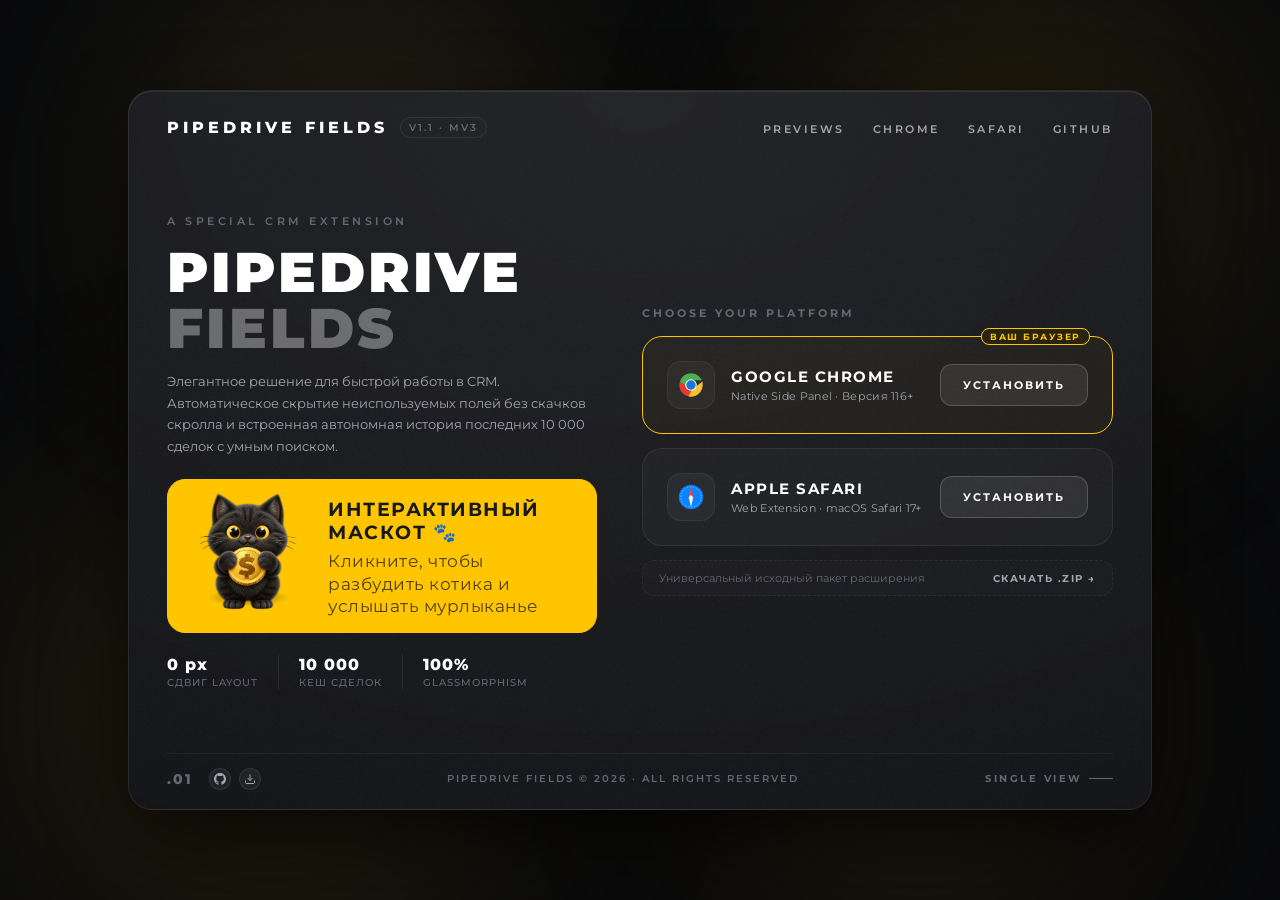
==== commit d537ec5b: "feat(site): enlarge cat mascot to 120px and pop 10% above yellow block" ====
--- a/index.html
+++ b/index.html
@@ -406,6 +406,7 @@
       align-items: center;
       gap: 20px;
       padding: 14px 20px;
+      padding-top: 18px;
       background: #FFC500;
       border: 1px solid #FFC500;
       border-radius: 18px;
@@ -414,6 +415,7 @@
       cursor: pointer;
       user-select: none;
       transition: border-color 0.25s ease, background 0.25s ease, transform 0.15s ease;
+      overflow: visible;
     }
 
     .cat-showcase-box:hover {
@@ -433,6 +435,8 @@
       cursor: pointer;
       user-select: none;
       flex-shrink: 0;
+      /* Pull cat upward so ~10% of it peeks above the yellow block */
+      margin-top: -14px;
     }
 
     .cat-info-text {
@@ -756,7 +760,7 @@
     }
 
     .css-cat {
-      --css-cat-size: 92px;
+      --css-cat-size: 120px;
       width: var(--css-cat-size);
       height: var(--css-cat-size);
       position: relative;
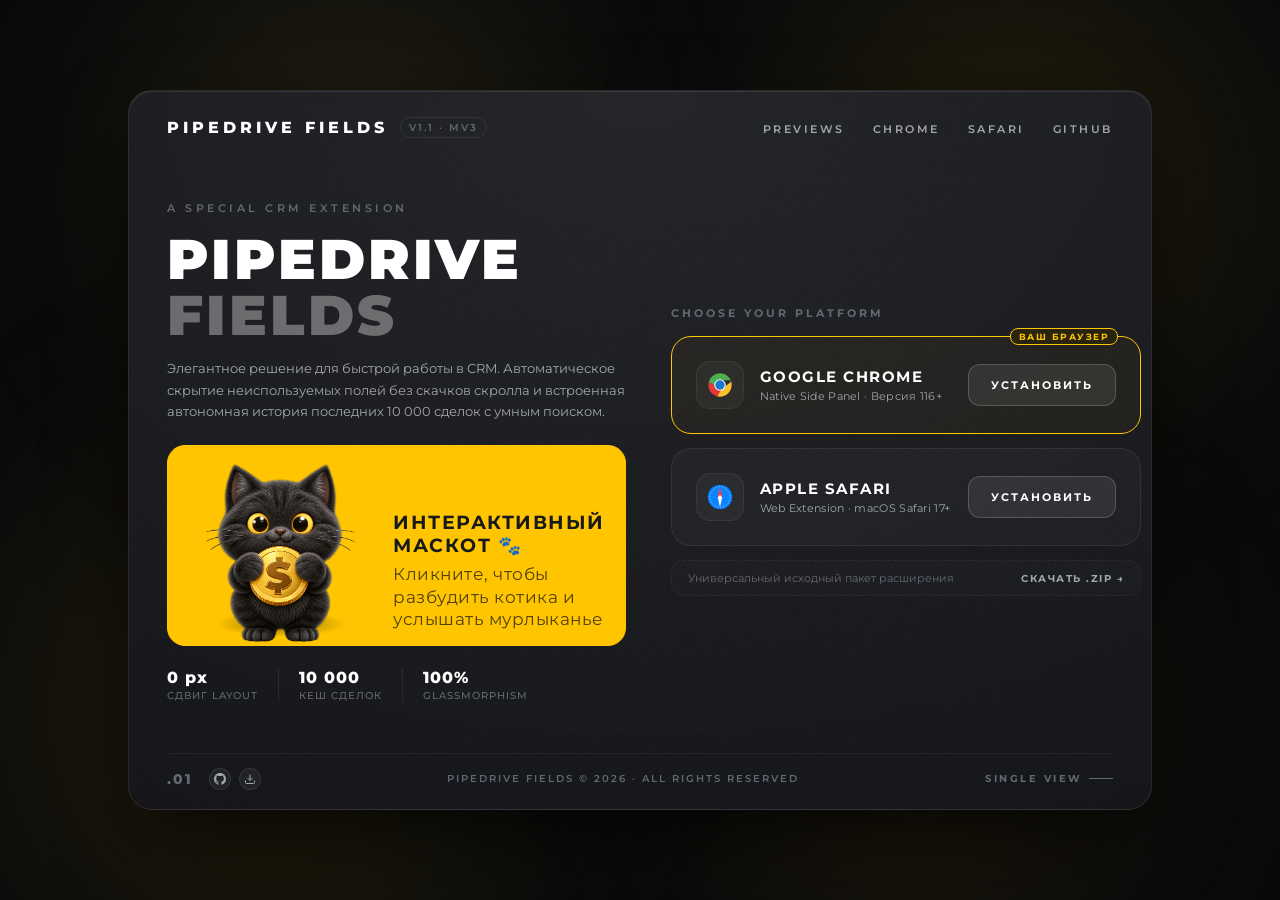
==== commit ba5c2ae8: "feat(site): cat 185px, bottom-aligned with top overflow ~40% above yellow block" ====
--- a/index.html
+++ b/index.html
@@ -403,10 +403,9 @@
     /* Compact Cat Card in Left Col */
     .cat-showcase-box {
       display: flex;
-      align-items: center;
+      align-items: flex-end;
       gap: 20px;
       padding: 14px 20px;
-      padding-top: 18px;
       background: #FFC500;
       border: 1px solid #FFC500;
       border-radius: 18px;
@@ -430,13 +429,13 @@
     .cat-hero-wrap {
       position: relative;
       display: flex;
-      align-items: center;
+      align-items: flex-end;
       justify-content: center;
       cursor: pointer;
       user-select: none;
       flex-shrink: 0;
-      /* Pull cat upward so ~10% of it peeks above the yellow block */
-      margin-top: -14px;
+      /* Cat bottom flush with block bottom, cat overflows top ~40% */
+      margin-bottom: -14px;
     }
 
     .cat-info-text {
@@ -760,7 +759,7 @@
     }
 
     .css-cat {
-      --css-cat-size: 120px;
+      --css-cat-size: 185px;
       width: var(--css-cat-size);
       height: var(--css-cat-size);
       position: relative;
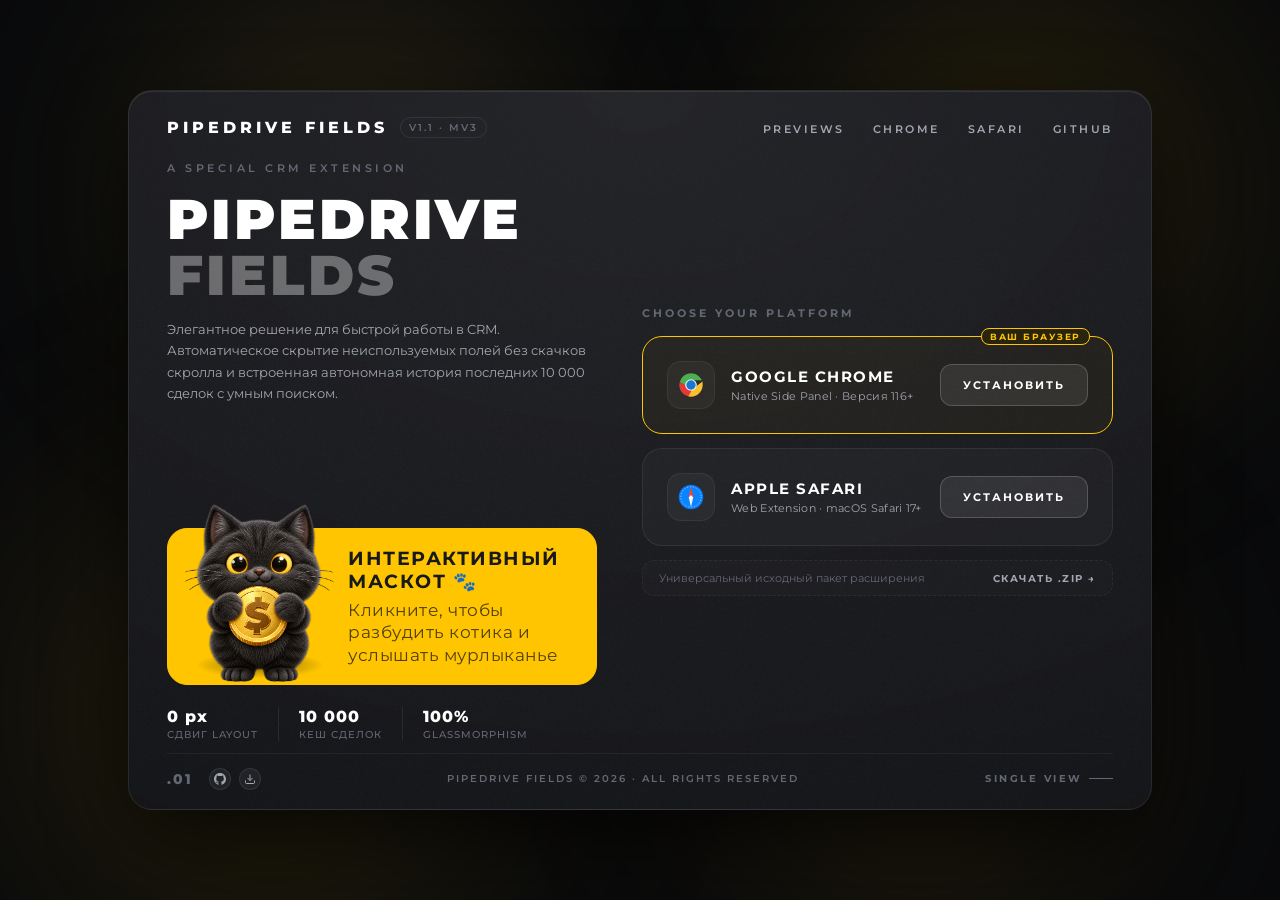
==== commit 84bc037c: "feat(site): separate mascot into layers, compact yellow box with overlapping 185px cat" ====
--- a/index.html
+++ b/index.html
@@ -400,42 +400,53 @@
       max-width: 560px;
     }
 
-    /* Compact Cat Card in Left Col */
+    /* === Layered Cat Widget === */
+
+    /* Outer wrapper: provides positioning context */
+    .cat-widget-wrap {
+      position: relative;
+      width: fit-content;
+      margin-top: 10px;
+      /* Top padding accommodates the cat sticking out above the yellow block */
+      padding-top: 95px;
+      cursor: pointer;
+      user-select: none;
+    }
+
+    /* Yellow block: compact layer, text only */
     .cat-showcase-box {
       display: flex;
-      align-items: flex-end;
-      gap: 20px;
-      padding: 14px 20px;
+      align-items: center;
+      padding: 18px 28px 18px 180px;
       background: #FFC500;
       border: 1px solid #FFC500;
-      border-radius: 18px;
+      border-radius: 20px;
       width: fit-content;
-      margin-top: 4px;
-      cursor: pointer;
-      user-select: none;
+      min-height: 84px;
+      box-sizing: border-box;
       transition: border-color 0.25s ease, background 0.25s ease, transform 0.15s ease;
-      overflow: visible;
-    }
-
-    .cat-showcase-box:hover {
+    }
+
+    .cat-widget-wrap:hover .cat-showcase-box {
       background: #FFC500;
       border-color: #d9a700;
     }
 
-    .cat-showcase-box:active {
+    .cat-widget-wrap:active .cat-showcase-box {
       transform: scale(0.985);
     }
 
+    /* Cat layer: absolute, sticks to bottom-left, overflows top */
     .cat-hero-wrap {
-      position: relative;
+      position: absolute;
+      left: 0;
+      bottom: 0;
+      z-index: 2;
       display: flex;
       align-items: flex-end;
-      justify-content: center;
       cursor: pointer;
       user-select: none;
       flex-shrink: 0;
-      /* Cat bottom flush with block bottom, cat overflows top ~40% */
-      margin-bottom: -14px;
     }
 
     .cat-info-text {
@@ -1390,8 +1401,10 @@
           Элегантное решение для быстрой работы в CRM. Автоматическое скрытие неиспользуемых полей без скачков скролла и встроенная автономная история последних 10 000 сделок с умным поиском.
         </p>
 
-        <!-- Interactive Animated Mascot Widget -->
-        <div class="cat-showcase-box" id="cat-showcase-box" title="Кликните, чтобы котик подпрыгнул и замурлыкал">
+        <!-- Interactive Animated Mascot Widget: two separate layers -->
+        <div class="cat-widget-wrap" id="cat-showcase-box" title="Кликните, чтобы котик подпрыгнул и замурлыкал">
+
+          <!-- Layer 1: Cat (absolute, sits on top of yellow block) -->
           <div class="cat-hero-wrap" id="cat-hero-wrap">
             <div class="css-cat">
               <button type="button" class="css-cat-trigger" aria-label="Погладить котика" title="Погладить котика"></button>
@@ -1428,10 +1441,14 @@
             </div>
           </div>
 
-          <div class="cat-info-text">
-            <div class="cat-info-title">Интерактивный маскот 🐾</div>
-            <div class="cat-info-subtitle">Кликните, чтобы разбудить котика и услышать мурлыканье</div>
+          <!-- Layer 2: Yellow block (compact, text only) -->
+          <div class="cat-showcase-box">
+            <div class="cat-info-text">
+              <div class="cat-info-title">Интерактивный маскот 🐾</div>
+              <div class="cat-info-subtitle">Кликните, чтобы разбудить котика и услышать мурлыканье</div>
+            </div>
           </div>
+
         </div>
 
         <!-- Metric Badges -->
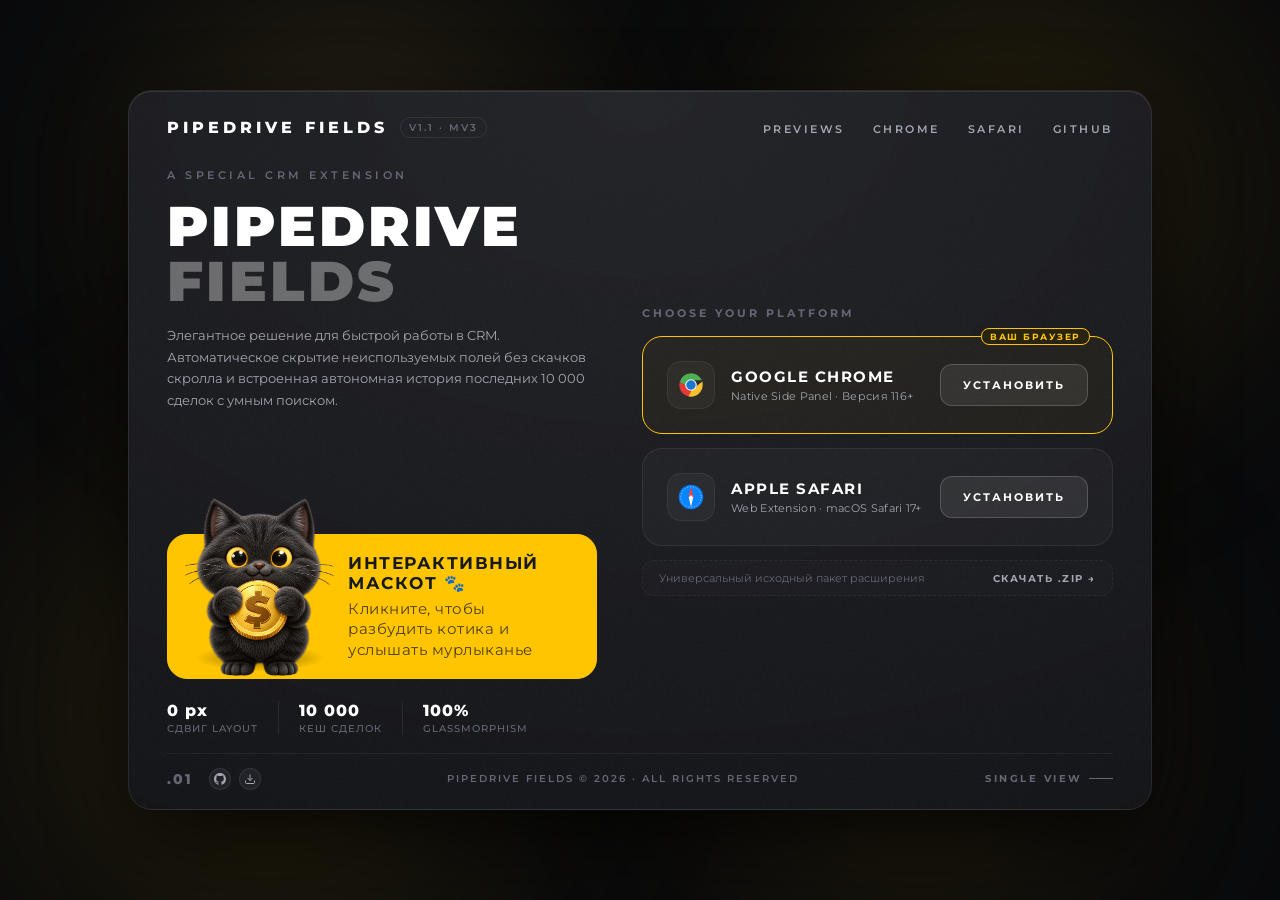
==== commit 11f539e3: "style(site): reduce cat-info text font size by 10%" ====
--- a/index.html
+++ b/index.html
@@ -456,7 +456,7 @@
     }
 
     .cat-info-title {
-      font-size: 18.5px;
+      font-size: 16.6px;
       font-weight: 700;
       letter-spacing: 1.5px;
       text-transform: uppercase;
@@ -467,7 +467,7 @@
     }
 
     .cat-info-subtitle {
-      font-size: 16.7px;
+      font-size: 15px;
       font-weight: 400;
       color: #51400b;
       letter-spacing: 0.5px;
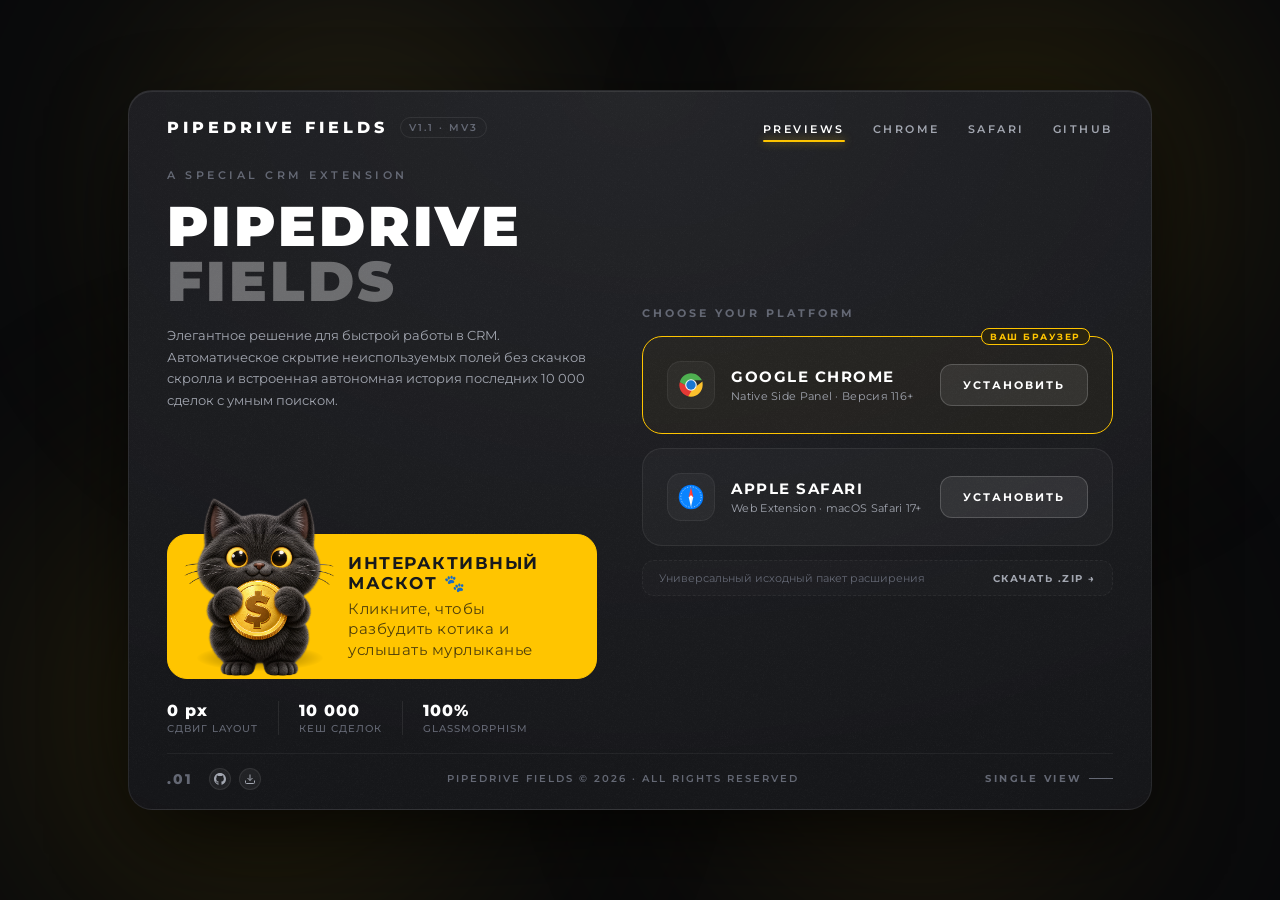
==== commit 106a7842: "feat(site): add in-place step-by-step installation pages for Chrome and Safari" ====
--- a/index.html
+++ b/index.html
@@ -313,22 +313,380 @@
       color: var(--text-white);
     }
 
-    /* Center Content Workspace */
-    .workspace-grid {
+    /* Center Content Workspace & Multi-View Router */
+    .workspace-main {
+      width: 100%;
+      margin: auto 0;
+      position: relative;
+      min-height: 0;
+    }
+
+    /* Multi-View Pages inside Main Block */
+    .page-view {
+      display: none;
+      width: 100%;
+      animation: pageFadeIn 0.24s cubic-bezier(0.16, 1, 0.3, 1);
+    }
+
+    .page-view.active {
+      display: block;
+    }
+
+    #page-home.active {
       display: grid;
       grid-template-columns: 1.15fr 0.95fr;
       gap: clamp(32px, 3.5vw, 64px);
       align-items: center;
       width: 100%;
-      margin: auto 0;
     }
 
     @media (max-width: 1023px) {
-      .workspace-grid {
+      #page-home.active {
         grid-template-columns: 1fr;
         gap: 36px;
         margin: 24px 0;
       }
+    }
+
+    @keyframes pageFadeIn {
+      from {
+        opacity: 0;
+        transform: translateY(8px);
+      }
+      to {
+        opacity: 1;
+        transform: translateY(0);
+      }
+    }
+
+    .nav-link.active {
+      color: var(--text-white);
+      position: relative;
+    }
+
+    .nav-link.active::after {
+      content: '';
+      position: absolute;
+      bottom: -6px;
+      left: 0;
+      right: 0;
+      height: 2px;
+      background: var(--accent);
+      border-radius: 2px;
+      box-shadow: 0 0 8px rgba(255, 197, 0, 0.6);
+    }
+
+    /* Guide Container */
+    .guide-container {
+      display: flex;
+      flex-direction: column;
+      gap: 16px;
+      width: 100%;
+      max-height: calc(80vh - 140px);
+      max-height: calc(80dvh - 140px);
+      overflow-y: auto;
+      padding-right: 6px;
+      padding-top: 2px;
+    }
+
+    @media (max-width: 1023px), (max-height: 639px) {
+      .guide-container {
+        max-height: none;
+        overflow-y: visible;
+        padding-right: 0;
+      }
+    }
+
+    .guide-container::-webkit-scrollbar {
+      width: 6px;
+    }
+    .guide-container::-webkit-scrollbar-track {
+      background: rgba(255, 255, 255, 0.02);
+      border-radius: 4px;
+    }
+    .guide-container::-webkit-scrollbar-thumb {
+      background: rgba(255, 255, 255, 0.14);
+      border-radius: 4px;
+    }
+    .guide-container::-webkit-scrollbar-thumb:hover {
+      background: rgba(255, 255, 255, 0.24);
+    }
+
+    /* Guide Topbar */
+    .guide-topbar {
+      display: flex;
+      align-items: center;
+      justify-content: space-between;
+      gap: 14px;
+      padding-bottom: 12px;
+      border-bottom: 1px solid rgba(255, 255, 255, 0.07);
+    }
+
+    .btn-back {
+      display: inline-flex;
+      align-items: center;
+      gap: 8px;
+      background: rgba(255, 255, 255, 0.04);
+      border: 1px solid rgba(255, 255, 255, 0.10);
+      border-radius: 20px;
+      padding: 7px 16px;
+      color: var(--text-silver);
+      font-size: 11px;
+      font-weight: 700;
+      letter-spacing: 1.5px;
+      text-transform: uppercase;
+      cursor: pointer;
+      font-family: inherit;
+      transition: all 0.2s ease;
+    }
+
+    .btn-back:hover {
+      background: rgba(255, 255, 255, 0.10);
+      color: var(--text-white);
+      border-color: rgba(255, 255, 255, 0.22);
+      transform: translateX(-3px);
+    }
+
+    .guide-switch-tabs {
+      display: flex;
+      align-items: center;
+      gap: 8px;
+    }
+
+    .guide-tab-btn {
+      display: inline-flex;
+      align-items: center;
+      gap: 6px;
+      background: rgba(255, 255, 255, 0.03);
+      border: 1px solid rgba(255, 255, 255, 0.08);
+      border-radius: 14px;
+      padding: 6px 14px;
+      color: var(--text-silver);
+      font-size: 11px;
+      font-weight: 600;
+      letter-spacing: 0.5px;
+      cursor: pointer;
+      font-family: inherit;
+      transition: all 0.2s ease;
+    }
+
+    .guide-tab-btn:hover {
+      background: rgba(255, 255, 255, 0.08);
+      color: var(--text-white);
+    }
+
+    .guide-tab-btn.active {
+      background: rgba(255, 255, 255, 0.12);
+      border-color: rgba(255, 255, 255, 0.24);
+      color: var(--text-white);
+      box-shadow: 0 2px 8px rgba(0, 0, 0, 0.2);
+    }
+
+    /* Guide Content Grid */
+    .guide-content-grid {
+      display: grid;
+      grid-template-columns: 290px 1fr;
+      gap: 24px;
+      align-items: stretch;
+    }
+
+    @media (max-width: 1023px) {
+      .guide-content-grid {
+        grid-template-columns: 1fr;
+        gap: 20px;
+      }
+    }
+
+    /* Sidebar / Info Card */
+    .guide-sidebar {
+      background: var(--bg-card);
+      border: 1px solid var(--border-card);
+      border-radius: 20px;
+      padding: 22px;
+      display: flex;
+      flex-direction: column;
+      gap: 16px;
+    }
+
+    .guide-browser-badge {
+      display: flex;
+      align-items: center;
+      gap: 14px;
+    }
+
+    .guide-browser-name {
+      font-size: 15px;
+      font-weight: 800;
+      letter-spacing: 2px;
+      color: var(--text-white);
+      text-transform: uppercase;
+    }
+
+    .guide-browser-meta {
+      font-size: 11px;
+      color: var(--text-muted);
+      margin-top: 2px;
+    }
+
+    .guide-sidebar-desc {
+      font-size: 12.5px;
+      line-height: 1.6;
+      color: var(--text-silver);
+    }
+
+    .guide-downloads {
+      display: flex;
+      flex-direction: column;
+      gap: 10px;
+      margin-top: 4px;
+    }
+
+    .btn-download-primary {
+      display: flex;
+      align-items: center;
+      justify-content: center;
+      gap: 9px;
+      width: 100%;
+      padding: 12px 16px;
+      border-radius: 12px;
+      background: var(--accent);
+      color: #111111;
+      font-size: 11px;
+      font-weight: 800;
+      letter-spacing: 1.2px;
+      text-transform: uppercase;
+      text-decoration: none;
+      box-shadow: 0 4px 18px rgba(255, 197, 0, 0.22);
+      transition: all 0.2s ease;
+    }
+
+    .btn-download-primary:hover {
+      background: #ffd533;
+      box-shadow: 0 6px 24px rgba(255, 197, 0, 0.38);
+      transform: translateY(-1px);
+    }
+
+    .btn-download-secondary {
+      display: flex;
+      align-items: center;
+      justify-content: center;
+      gap: 8px;
+      width: 100%;
+      padding: 9px 14px;
+      border-radius: 12px;
+      background: rgba(255, 255, 255, 0.04);
+      border: 1px solid rgba(255, 255, 255, 0.10);
+      color: var(--text-silver);
+      font-size: 10.5px;
+      font-weight: 700;
+      letter-spacing: 1px;
+      text-transform: uppercase;
+      text-decoration: none;
+      transition: all 0.2s ease;
+    }
+
+    .btn-download-secondary:hover {
+      background: rgba(255, 255, 255, 0.09);
+      color: var(--text-white);
+      border-color: rgba(255, 255, 255, 0.20);
+    }
+
+    .guide-note {
+      font-size: 11.5px;
+      line-height: 1.55;
+      color: var(--text-muted);
+      background: rgba(255, 255, 255, 0.02);
+      border: 1px solid rgba(255, 255, 255, 0.05);
+      border-radius: 12px;
+      padding: 12px 14px;
+      margin-top: auto;
+    }
+
+    .guide-note strong {
+      color: var(--text-silver);
+    }
+
+    /* Steps Card */
+    .guide-steps-card {
+      background: var(--bg-card);
+      border: 1px solid var(--border-card);
+      border-radius: 20px;
+      padding: 22px 26px;
+      display: flex;
+      flex-direction: column;
+      gap: 14px;
+    }
+
+    .guide-steps-title {
+      font-size: 13.5px;
+      font-weight: 700;
+      letter-spacing: 1.5px;
+      text-transform: uppercase;
+      color: var(--text-white);
+      padding-bottom: 10px;
+      border-bottom: 1px solid rgba(255, 255, 255, 0.06);
+    }
+
+    .step-header-text {
+      font-size: 13.5px;
+      font-weight: 700;
+      color: var(--text-white);
+      margin-bottom: 3px;
+    }
+
+    .step-desc {
+      font-size: 12.5px;
+      line-height: 1.6;
+      color: var(--text-silver);
+    }
+
+    .step-desc strong {
+      color: var(--text-white);
+      font-weight: 600;
+    }
+
+    .step-code-row {
+      display: flex;
+      align-items: center;
+      gap: 10px;
+      margin: 6px 0;
+    }
+
+    .copyable-chip {
+      cursor: pointer;
+      user-select: all;
+      transition: all 0.2s ease;
+    }
+
+    .copyable-chip:hover {
+      background: rgba(255, 255, 255, 0.16);
+      border-color: var(--accent);
+      color: var(--accent);
+      transform: translateY(-1px);
+    }
+
+    .step-link {
+      color: var(--accent);
+      text-decoration: underline;
+      text-underline-offset: 3px;
+      font-weight: 600;
+      transition: color 0.15s ease;
+    }
+
+    .step-link:hover {
+      color: #ffd533;
+    }
+
+    .kbd-chip {
+      display: inline-block;
+      padding: 1px 7px;
+      background: rgba(255, 255, 255, 0.08);
+      border: 1px solid rgba(255, 255, 255, 0.16);
+      border-radius: 5px;
+      font-size: 12px;
+      font-weight: 700;
+      color: var(--text-white);
+      box-shadow: 0 1px 2px rgba(0, 0, 0, 0.3);
     }
 
     /* Left Hero Column */
@@ -1373,7 +1731,7 @@
 
       <nav>
         <ul class="nav-links">
-          <li><a href="#features" class="nav-link">PREVIEWS</a></li>
+          <li><a href="#features" class="nav-link active" id="nav-previews">PREVIEWS</a></li>
           <li><a href="#chrome" class="nav-link" id="nav-chrome">CHROME</a></li>
           <li><a href="#safari" class="nav-link" id="nav-safari">SAFARI</a></li>
           <li><a href="https://github.com/DamianDream/browser-extenshion-pipedrive" target="_blank" rel="noopener" class="nav-link">GITHUB</a></li>
@@ -1381,170 +1739,380 @@
       </nav>
     </header>
 
-    <!-- Center Workspace: 2-Column Split -->
-    <main class="workspace-grid">
-
-      <!-- Left Column: Hero Title + Description + Animated Cat -->
-      <section class="hero-col">
-        <div class="hero-kicker-wrap">
-          <span class="hero-kicker">A SPECIAL CRM EXTENSION</span>
-        </div>
-
-        <div class="hero-title-block">
-          <h1 class="hero-title-main">PIPEDRIVE</h1>
-          <div class="hero-title-sub-row">
-            <span class="hero-title-accent">FIELDS</span>
+    <!-- Center Workspace: Multi-View Pages inside Main Block -->
+    <main class="workspace-main" id="main-content">
+
+      <!-- View 1: Main Overview (Hero + Download Cards) -->
+      <div class="page-view active" id="page-home">
+
+        <!-- Left Column: Hero Title + Description + Animated Cat -->
+        <section class="hero-col">
+          <div class="hero-kicker-wrap">
+            <span class="hero-kicker">A SPECIAL CRM EXTENSION</span>
+          </div>
+
+          <div class="hero-title-block">
+            <h1 class="hero-title-main">PIPEDRIVE</h1>
+            <div class="hero-title-sub-row">
+              <span class="hero-title-accent">FIELDS</span>
+            </div>
+          </div>
+
+          <p class="hero-desc">
+            Элегантное решение для быстрой работы в CRM. Автоматическое скрытие неиспользуемых полей без скачков скролла и встроенная автономная история последних 10 000 сделок с умным поиском.
+          </p>
+
+          <!-- Interactive Animated Mascot Widget: two separate layers -->
+          <div class="cat-widget-wrap" id="cat-showcase-box" title="Кликните, чтобы котик подпрыгнул и замурлыкал">
+
+            <!-- Layer 1: Cat (absolute, sits on top of yellow block) -->
+            <div class="cat-hero-wrap" id="cat-hero-wrap">
+              <div class="css-cat">
+                <button type="button" class="css-cat-trigger" aria-label="Погладить котика" title="Погладить котика"></button>
+
+                <div class="css-cat-shadow" aria-hidden="true"></div>
+
+                <div class="css-cat-character" aria-hidden="true">
+                  <img class="furry-mascot" src="mascot-black-furry.png" width="1280" height="1280" alt="" draggable="false" decoding="async">
+                  <div class="css-cat-body"></div>
+
+                  <div class="css-cat-head">
+                    <i class="css-cat-ear css-cat-ear-left"></i>
+                    <i class="css-cat-ear css-cat-ear-right"></i>
+
+                    <div class="css-cat-face">
+                      <i class="css-cat-eye css-cat-eye-left"></i>
+                      <i class="css-cat-eye css-cat-eye-right"></i>
+                      <i class="css-cat-nose"></i>
+                      <i class="css-cat-mouth"></i>
+                      <i class="css-cat-whiskers css-cat-whiskers-left"></i>
+                      <i class="css-cat-whiskers css-cat-whiskers-right"></i>
+                    </div>
+                  </div>
+
+                  <div class="css-cat-coin">
+                    <i class="css-cat-coin-face"></i>
+                    <b class="css-cat-dollar">$</b>
+                    <i class="css-cat-shine"></i>
+                  </div>
+
+                  <i class="css-cat-paw css-cat-paw-left"></i>
+                  <i class="css-cat-paw css-cat-paw-right"></i>
+                </div>
+              </div>
+            </div>
+
+            <!-- Layer 2: Yellow block (compact, text only) -->
+            <div class="cat-showcase-box">
+              <div class="cat-info-text">
+                <div class="cat-info-title">Интерактивный маскот 🐾</div>
+                <div class="cat-info-subtitle">Кликните, чтобы разбудить котика и услышать мурлыканье</div>
+              </div>
+            </div>
+
+          </div>
+
+          <!-- Metric Badges -->
+          <div class="metrics-row" id="features">
+            <div class="metric-item">
+              <span class="metric-val">0 px</span>
+              <span class="metric-label">Сдвиг Layout</span>
+            </div>
+            <div class="metric-item" style="border-left: 1px solid rgba(255,255,255,0.08); padding-left: 20px;">
+              <span class="metric-val">10 000</span>
+              <span class="metric-label">Кеш сделок</span>
+            </div>
+            <div class="metric-item" style="border-left: 1px solid rgba(255,255,255,0.08); padding-left: 20px;">
+              <span class="metric-val">100%</span>
+              <span class="metric-label">Glassmorphism</span>
+            </div>
+          </div>
+
+        </section>
+
+        <!-- Right Column: Browser Download Cards -->
+        <section class="download-col">
+          <span class="download-header">CHOOSE YOUR PLATFORM</span>
+
+          <div class="cards-stack">
+
+            <!-- Google Chrome Card -->
+            <div class="browser-card" id="card-chrome">
+              <div class="detected-pill" id="badge-chrome" style="display: none;">Ваш браузер</div>
+
+              <div class="browser-left">
+                <div class="browser-icon-box">
+                  <svg viewBox="0 0 48 48">
+                    <path fill="#4caf50" d="M24 4C14.7 4 7 10.5 4.9 19.3L15.3 25.3C16.3 19.8 21.1 16 26.8 16H42.7C39 8.8 32.1 4 24 4Z"/>
+                    <path fill="#ffeb3b" d="M42.7 16H26.8C24.4 16 22.2 16.9 20.6 18.3L10.2 12.3C13.8 7.2 19.6 4 26.2 4C34.3 4 41.2 8.8 44.9 16H42.7Z" opacity="0.01"/>
+                    <path fill="#fbc02d" d="M43.6 18.2C43.9 20.1 44 22 44 24C44 35 35 44 24 44C21.8 44 19.7 43.6 17.8 43L24.5 31.4C24.9 31.5 25.4 31.5 25.9 31.5C29.6 31.5 32.7 29.1 33.7 25.7L43.6 18.2Z"/>
+                    <path fill="#e53935" d="M4.9 19.3C4.3 20.8 4 22.4 4 24C4 33.4 10.6 41.3 19.5 43.4L26.2 31.8C22.6 31.8 19.4 29.5 18 26.3L4.9 19.3Z"/>
+                    <circle fill="#f5f5f5" cx="24" cy="24" r="10"/>
+                    <circle fill="#1976d2" cx="24" cy="24" r="8"/>
+                  </svg>
+                </div>
+
+                <div class="browser-details">
+                  <h2 class="browser-name">GOOGLE CHROME</h2>
+                  <p class="browser-meta">Native Side Panel · Версия 116+</p>
+                </div>
+              </div>
+
+              <div class="browser-actions">
+                <button type="button" class="glass-btn" id="btn-install-chrome">
+                  Установить
+                </button>
+              </div>
+            </div>
+
+            <!-- Apple Safari Card -->
+            <div class="browser-card" id="card-safari">
+              <div class="detected-pill" id="badge-safari" style="display: none;">Ваш браузер</div>
+
+              <div class="browser-left">
+                <div class="browser-icon-box">
+                  <svg viewBox="0 0 48 48">
+                    <circle cx="24" cy="24" r="21" fill="#007aff"/>
+                    <circle cx="24" cy="24" r="19" fill="#0a84ff"/>
+                    <circle cx="24" cy="24" r="17.5" fill="none" stroke="#ffffff" stroke-width="1.2" stroke-dasharray="2 3" opacity="0.8"/>
+                    <polygon points="24,7 28,24 24,24" fill="#ff3b30"/>
+                    <polygon points="24,7 20,24 24,24" fill="#ff453a"/>
+                    <polygon points="24,41 28,24 24,24" fill="#f2f2f7"/>
+                    <polygon points="24,41 20,24 24,24" fill="#ffffff"/>
+                    <circle cx="24" cy="24" r="2.5" fill="#ffffff"/>
+                  </svg>
+                </div>
+
+                <div class="browser-details">
+                  <h2 class="browser-name">APPLE SAFARI</h2>
+                  <p class="browser-meta">Web Extension · macOS Safari 17+</p>
+                </div>
+              </div>
+
+              <div class="browser-actions">
+                <button type="button" class="glass-btn" id="btn-install-safari">
+                  Установить
+                </button>
+              </div>
+            </div>
+
+            <!-- Universal Zip Option -->
+            <div class="universal-row">
+              <span>Универсальный исходный пакет расширения</span>
+              <a href="pipedrive-fields.zip" download="pipedrive-fields.zip" class="universal-link">
+                Скачать .ZIP →
+              </a>
+            </div>
+
+          </div>
+        </section>
+
+      </div>
+
+      <!-- View 2: Google Chrome In-Place Guide -->
+      <div class="page-view" id="page-chrome">
+        <div class="guide-container">
+          <div class="guide-topbar">
+            <button type="button" class="btn-back" data-target="home">
+              <svg width="14" height="14" viewBox="0 0 24 24" fill="none" stroke="currentColor" stroke-width="2.2" stroke-linecap="round" stroke-linejoin="round"><path d="M19 12H5M12 19l-7-7 7-7"/></svg>
+              <span>Назад на главную</span>
+            </button>
+            <div class="guide-switch-tabs">
+              <button type="button" class="guide-tab-btn active" data-target="chrome">Google Chrome</button>
+              <button type="button" class="guide-tab-btn" data-target="safari">Apple Safari</button>
+            </div>
+          </div>
+
+          <div class="guide-content-grid">
+            <aside class="guide-sidebar">
+              <div class="guide-browser-badge">
+                <div class="browser-icon-box">
+                  <svg viewBox="0 0 48 48">
+                    <path fill="#4caf50" d="M24 4C14.7 4 7 10.5 4.9 19.3L15.3 25.3C16.3 19.8 21.1 16 26.8 16H42.7C39 8.8 32.1 4 24 4Z"/>
+                    <path fill="#ffeb3b" d="M42.7 16H26.8C24.4 16 22.2 16.9 20.6 18.3L10.2 12.3C13.8 7.2 19.6 4 26.2 4C34.3 4 41.2 8.8 44.9 16H42.7Z" opacity="0.01"/>
+                    <path fill="#fbc02d" d="M43.6 18.2C43.9 20.1 44 22 44 24C44 35 35 44 24 44C21.8 44 19.7 43.6 17.8 43L24.5 31.4C24.9 31.5 25.4 31.5 25.9 31.5C29.6 31.5 32.7 29.1 33.7 25.7L43.6 18.2Z"/>
+                    <path fill="#e53935" d="M4.9 19.3C4.3 20.8 4 22.4 4 24C4 33.4 10.6 41.3 19.5 43.4L26.2 31.8C22.6 31.8 19.4 29.5 18 26.3L4.9 19.3Z"/>
+                    <circle fill="#f5f5f5" cx="24" cy="24" r="10"/>
+                    <circle fill="#1976d2" cx="24" cy="24" r="8"/>
+                  </svg>
+                </div>
+                <div>
+                  <h2 class="guide-browser-name">GOOGLE CHROME</h2>
+                  <p class="guide-browser-meta">Native Side Panel · Chrome 116+</p>
+                </div>
+              </div>
+
+              <p class="guide-sidebar-desc">
+                Полнофункциональное расширение с боковой панелью Pipedrive, умным каталогом полей, скрытием пустых блоков и локальной историей 10 000 сделок.
+              </p>
+
+              <div class="guide-downloads">
+                <a href="pipedrive-fields-chrome.zip" download="pipedrive-fields-chrome.zip" class="btn-download-primary">
+                  <svg width="15" height="15" viewBox="0 0 24 24" fill="none" stroke="currentColor" stroke-width="2.2"><path d="M21 15v4a2 2 0 0 1-2 2H5a2 2 0 0 1-2-2v-4"></path><polyline points="7 10 12 15 17 10"></polyline><line x1="12" y1="15" x2="12" y2="3"></line></svg>
+                  <span>Скачать .ZIP архив</span>
+                </a>
+                <a href="pipedrive-fields.crx" download="pipedrive-fields.crx" class="btn-download-secondary">
+                  <span>Скачать .CRX пакет</span>
+                </a>
+              </div>
+
+              <div class="guide-note">
+                💡 <strong>Быстрая установка</strong>: распакуйте zip и перетащите папку прямо на вкладку <code>chrome://extensions</code>.
+              </div>
+            </aside>
+
+            <section class="guide-steps-card">
+              <h3 class="guide-steps-title">Пошаговая инструкция по установке</h3>
+
+              <div class="steps-list">
+                <div class="step-item">
+                  <span class="step-number">1</span>
+                  <div class="step-content">
+                    <div class="step-header-text">Скачайте и распакуйте архив</div>
+                    <div class="step-desc">
+                      Нажмите кнопку «Скачать .ZIP архив» или воспользуйтесь ссылкой <a href="pipedrive-fields-chrome.zip" download class="step-link">pipedrive-fields-chrome.zip</a>. Распакуйте архив в любую удобную папку на компьютере (например, в «Загрузки»). Внутри будет папка <code>extension</code>.
+                    </div>
+                  </div>
+                </div>
+
+                <div class="step-item">
+                  <span class="step-number">2</span>
+                  <div class="step-content">
+                    <div class="step-header-text">Откройте страницу расширений Chrome</div>
+                    <div class="step-desc">
+                      Вставьте в адресную строку браузера Chrome адрес:
+                      <div class="step-code-row">
+                        <span class="code-chip copyable-chip" data-copy="chrome://extensions" title="Нажмите, чтобы скопировать">chrome://extensions 📋</span>
+                      </div>
+                      В правом верхнем углу открывшейся страницы включите переключатель <strong>«Режим разработчика»</strong> (Developer mode).
+                    </div>
+                  </div>
+                </div>
+
+                <div class="step-item">
+                  <span class="step-number">3</span>
+                  <div class="step-content">
+                    <div class="step-header-text">Загрузите папку с расширением</div>
+                    <div class="step-desc">
+                      В верхнем левом углу нажмите кнопку <strong>«Загрузить распакованное расширение»</strong> (Load unpacked) и выберите распакованную папку <code>extension</code>. Либо просто <strong>перетащите мышью</strong> папку прямо в окно браузера на страницу расширений.
+                    </div>
+                  </div>
+                </div>
+
+                <div class="step-item">
+                  <span class="step-number">4</span>
+                  <div class="step-content">
+                    <div class="step-header-text">Закрепите расширение и начните работу</div>
+                    <div class="step-desc">
+                      Нажмите значок пазла (Расширения) на панели инструментов Chrome и закрепите булавкой 📌 <strong>Pipedrive Fields</strong>. Откройте любую сделку в Pipedrive — умная кнопка с живым котиком-маскотом появится в нижнем правом углу!
+                    </div>
+                  </div>
+                </div>
+              </div>
+            </section>
           </div>
         </div>
-
-        <p class="hero-desc">
-          Элегантное решение для быстрой работы в CRM. Автоматическое скрытие неиспользуемых полей без скачков скролла и встроенная автономная история последних 10 000 сделок с умным поиском.
-        </p>
-
-        <!-- Interactive Animated Mascot Widget: two separate layers -->
-        <div class="cat-widget-wrap" id="cat-showcase-box" title="Кликните, чтобы котик подпрыгнул и замурлыкал">
-
-          <!-- Layer 1: Cat (absolute, sits on top of yellow block) -->
-          <div class="cat-hero-wrap" id="cat-hero-wrap">
-            <div class="css-cat">
-              <button type="button" class="css-cat-trigger" aria-label="Погладить котика" title="Погладить котика"></button>
-
-              <div class="css-cat-shadow" aria-hidden="true"></div>
-
-              <div class="css-cat-character" aria-hidden="true">
-                <img class="furry-mascot" src="mascot-black-furry.png" width="1280" height="1280" alt="" draggable="false" decoding="async">
-                <div class="css-cat-body"></div>
-
-                <div class="css-cat-head">
-                  <i class="css-cat-ear css-cat-ear-left"></i>
-                  <i class="css-cat-ear css-cat-ear-right"></i>
-
-                  <div class="css-cat-face">
-                    <i class="css-cat-eye css-cat-eye-left"></i>
-                    <i class="css-cat-eye css-cat-eye-right"></i>
-                    <i class="css-cat-nose"></i>
-                    <i class="css-cat-mouth"></i>
-                    <i class="css-cat-whiskers css-cat-whiskers-left"></i>
-                    <i class="css-cat-whiskers css-cat-whiskers-right"></i>
+      </div>
+
+      <!-- View 3: Apple Safari In-Place Guide -->
+      <div class="page-view" id="page-safari">
+        <div class="guide-container">
+          <div class="guide-topbar">
+            <button type="button" class="btn-back" data-target="home">
+              <svg width="14" height="14" viewBox="0 0 24 24" fill="none" stroke="currentColor" stroke-width="2.2" stroke-linecap="round" stroke-linejoin="round"><path d="M19 12H5M12 19l-7-7 7-7"/></svg>
+              <span>Назад на главную</span>
+            </button>
+            <div class="guide-switch-tabs">
+              <button type="button" class="guide-tab-btn" data-target="chrome">Google Chrome</button>
+              <button type="button" class="guide-tab-btn active" data-target="safari">Apple Safari</button>
+            </div>
+          </div>
+
+          <div class="guide-content-grid">
+            <aside class="guide-sidebar">
+              <div class="guide-browser-badge">
+                <div class="browser-icon-box">
+                  <svg viewBox="0 0 48 48">
+                    <circle cx="24" cy="24" r="21" fill="#007aff"/>
+                    <circle cx="24" cy="24" r="19" fill="#0a84ff"/>
+                    <circle cx="24" cy="24" r="17.5" fill="none" stroke="#ffffff" stroke-width="1.2" stroke-dasharray="2 3" opacity="0.8"/>
+                    <polygon points="24,7 28,24 24,24" fill="#ff3b30"/>
+                    <polygon points="24,7 20,24 24,24" fill="#ff453a"/>
+                    <polygon points="24,41 28,24 24,24" fill="#f2f2f7"/>
+                    <polygon points="24,41 20,24 24,24" fill="#ffffff"/>
+                    <circle cx="24" cy="24" r="2.5" fill="#ffffff"/>
+                  </svg>
+                </div>
+                <div>
+                  <h2 class="guide-browser-name">APPLE SAFARI</h2>
+                  <p class="guide-browser-meta">Web Extension · macOS Safari 17+</p>
+                </div>
+              </div>
+
+              <p class="guide-sidebar-desc">
+                Нативное расширение Safari для macOS: глассморфизм, поддержка темного режима, управление видимостью полей сделок и звуковые эффекты.
+              </p>
+
+              <div class="guide-downloads">
+                <a href="pipedrive-fields-safari.zip" download="pipedrive-fields-safari.zip" class="btn-download-primary">
+                  <svg width="15" height="15" viewBox="0 0 24 24" fill="none" stroke="currentColor" stroke-width="2.2"><path d="M21 15v4a2 2 0 0 1-2 2H5a2 2 0 0 1-2-2v-4"></path><polyline points="7 10 12 15 17 10"></polyline><line x1="12" y1="15" x2="12" y2="3"></line></svg>
+                  <span>Скачать .ZIP архив</span>
+                </a>
+              </div>
+
+              <div class="guide-note">
+                💡 <strong>Системные требования</strong>: macOS Sonoma, Ventura или Sequoia с браузером Safari 17+.
+              </div>
+            </aside>
+
+            <section class="guide-steps-card">
+              <h3 class="guide-steps-title">Пошаговая инструкция по установке</h3>
+
+              <div class="steps-list">
+                <div class="step-item">
+                  <span class="step-number">1</span>
+                  <div class="step-content">
+                    <div class="step-header-text">Скачайте и распакуйте архив</div>
+                    <div class="step-desc">
+                      Нажмите кнопку «Скачать .ZIP архив» или прямую ссылку <a href="pipedrive-fields-safari.zip" download class="step-link">pipedrive-fields-safari.zip</a>. Распакуйте архив на вашем Mac — внутри находится папка <code>extension-safari</code>.
+                    </div>
                   </div>
                 </div>
 
-                <div class="css-cat-coin">
-                  <i class="css-cat-coin-face"></i>
-                  <b class="css-cat-dollar">$</b>
-                  <i class="css-cat-shine"></i>
+                <div class="step-item">
+                  <span class="step-number">2</span>
+                  <div class="step-content">
+                    <div class="step-header-text">Включите меню разработчика в Safari</div>
+                    <div class="step-desc">
+                      В верхнем меню Safari откройте <strong>Safari → Настройки…</strong> (горячие клавиши <kbd class="kbd-chip">⌘ ,</kbd>). Перейдите на вкладку <strong>Дополнения</strong> (Advanced) и отметьте пункт <strong>«Показывать функции для веб-разработчиков»</strong> (Show features for web developers).
+                    </div>
+                  </div>
                 </div>
 
-                <i class="css-cat-paw css-cat-paw-left"></i>
-                <i class="css-cat-paw css-cat-paw-right"></i>
+                <div class="step-item">
+                  <span class="step-number">3</span>
+                  <div class="step-content">
+                    <div class="step-header-text">Разрешите неподписанные расширения</div>
+                    <div class="step-desc">
+                      В верхнем системном меню macOS выберите появившийся пункт <strong>Разработка</strong> (Develop) → отметьте <strong>«Разрешить неподписанные расширения»</strong> (Allow Unsigned Extensions) и подтвердите паролем администратора или Touch ID.
+                    </div>
+                  </div>
+                </div>
+
+                <div class="step-item">
+                  <span class="step-number">4</span>
+                  <div class="step-content">
+                    <div class="step-header-text">Загрузите временное расширение</div>
+                    <div class="step-desc">
+                      В меню <strong>Разработка</strong> выберите пункт <strong>«Загрузить временное расширение…»</strong> и укажите распакованную папку <code>extension-safari</code>. Перейдите в <strong>Safari → Настройки… → Расширения</strong> и убедитесь, что флажок напротив <strong>Pipedrive Fields</strong> включён. Готово!
+                    </div>
+                  </div>
+                </div>
               </div>
-            </div>
-          </div>
-
-          <!-- Layer 2: Yellow block (compact, text only) -->
-          <div class="cat-showcase-box">
-            <div class="cat-info-text">
-              <div class="cat-info-title">Интерактивный маскот 🐾</div>
-              <div class="cat-info-subtitle">Кликните, чтобы разбудить котика и услышать мурлыканье</div>
-            </div>
-          </div>
-
-        </div>
-
-        <!-- Metric Badges -->
-        <div class="metrics-row" id="features">
-          <div class="metric-item">
-            <span class="metric-val">0 px</span>
-            <span class="metric-label">Сдвиг Layout</span>
-          </div>
-          <div class="metric-item" style="border-left: 1px solid rgba(255,255,255,0.08); padding-left: 20px;">
-            <span class="metric-val">10 000</span>
-            <span class="metric-label">Кеш сделок</span>
-          </div>
-          <div class="metric-item" style="border-left: 1px solid rgba(255,255,255,0.08); padding-left: 20px;">
-            <span class="metric-val">100%</span>
-            <span class="metric-label">Glassmorphism</span>
+            </section>
           </div>
         </div>
-
-      </section>
-
-      <!-- Right Column: Browser Download Cards -->
-      <section class="download-col">
-        <span class="download-header">CHOOSE YOUR PLATFORM</span>
-
-        <div class="cards-stack">
-
-          <!-- Google Chrome Card -->
-          <div class="browser-card" id="card-chrome">
-            <div class="detected-pill" id="badge-chrome" style="display: none;">Ваш браузер</div>
-
-            <div class="browser-left">
-              <div class="browser-icon-box">
-                <svg viewBox="0 0 48 48">
-                  <path fill="#4caf50" d="M24 4C14.7 4 7 10.5 4.9 19.3L15.3 25.3C16.3 19.8 21.1 16 26.8 16H42.7C39 8.8 32.1 4 24 4Z"/>
-                  <path fill="#ffeb3b" d="M42.7 16H26.8C24.4 16 22.2 16.9 20.6 18.3L10.2 12.3C13.8 7.2 19.6 4 26.2 4C34.3 4 41.2 8.8 44.9 16H42.7Z" opacity="0.01"/>
-                  <path fill="#fbc02d" d="M43.6 18.2C43.9 20.1 44 22 44 24C44 35 35 44 24 44C21.8 44 19.7 43.6 17.8 43L24.5 31.4C24.9 31.5 25.4 31.5 25.9 31.5C29.6 31.5 32.7 29.1 33.7 25.7L43.6 18.2Z"/>
-                  <path fill="#e53935" d="M4.9 19.3C4.3 20.8 4 22.4 4 24C4 33.4 10.6 41.3 19.5 43.4L26.2 31.8C22.6 31.8 19.4 29.5 18 26.3L4.9 19.3Z"/>
-                  <circle fill="#f5f5f5" cx="24" cy="24" r="10"/>
-                  <circle fill="#1976d2" cx="24" cy="24" r="8"/>
-                </svg>
-              </div>
-
-              <div class="browser-details">
-                <h2 class="browser-name">GOOGLE CHROME</h2>
-                <p class="browser-meta">Native Side Panel · Версия 116+</p>
-              </div>
-            </div>
-
-            <div class="browser-actions">
-              <button type="button" class="glass-btn" id="btn-install-chrome">
-                Установить
-              </button>
-            </div>
-          </div>
-
-          <!-- Apple Safari Card -->
-          <div class="browser-card" id="card-safari">
-            <div class="detected-pill" id="badge-safari" style="display: none;">Ваш браузер</div>
-
-            <div class="browser-left">
-              <div class="browser-icon-box">
-                <svg viewBox="0 0 48 48">
-                  <circle cx="24" cy="24" r="21" fill="#007aff"/>
-                  <circle cx="24" cy="24" r="19" fill="#0a84ff"/>
-                  <circle cx="24" cy="24" r="17.5" fill="none" stroke="#ffffff" stroke-width="1.2" stroke-dasharray="2 3" opacity="0.8"/>
-                  <polygon points="24,7 28,24 24,24" fill="#ff3b30"/>
-                  <polygon points="24,7 20,24 24,24" fill="#ff453a"/>
-                  <polygon points="24,41 28,24 24,24" fill="#f2f2f7"/>
-                  <polygon points="24,41 20,24 24,24" fill="#ffffff"/>
-                  <circle cx="24" cy="24" r="2.5" fill="#ffffff"/>
-                </svg>
-              </div>
-
-              <div class="browser-details">
-                <h2 class="browser-name">APPLE SAFARI</h2>
-                <p class="browser-meta">Web Extension · macOS Safari 17+</p>
-              </div>
-            </div>
-
-            <div class="browser-actions">
-              <button type="button" class="glass-btn" id="btn-install-safari">
-                Установить
-              </button>
-            </div>
-          </div>
-
-          <!-- Universal Zip Option -->
-          <div class="universal-row">
-            <span>Универсальный исходный пакет расширения</span>
-            <a href="pipedrive-fields.zip" download="pipedrive-fields.zip" class="universal-link">
-              Скачать .ZIP →
-            </a>
-          </div>
-
-        </div>
-      </section>
+      </div>
 
     </main>
 
@@ -1606,11 +2174,6 @@
       const btnInstallSafari = document.getElementById('btn-install-safari');
       const navChrome = document.getElementById('nav-chrome');
       const navSafari = document.getElementById('nav-safari');
-      const modal = document.getElementById('install-modal');
-      const modalTitle = document.getElementById('modal-browser-title');
-      const modalSteps = document.getElementById('modal-steps');
-      const modalClose = document.getElementById('modal-close-btn');
-      const modalDone = document.getElementById('modal-done-btn');
       const toast = document.getElementById('toast');
       const catWrap = document.getElementById('cat-hero-wrap');
 
@@ -1688,96 +2251,130 @@
         setTimeout(() => toast.classList.remove('active'), 2500);
       }
 
-      // 4. Manual Install Flow for Chrome
-      function openChromeInstall() {
+      // Multi-View Page Router (Home, Chrome, Safari)
+      const pageHome = document.getElementById('page-home');
+      const pageChrome = document.getElementById('page-chrome');
+      const pageSafari = document.getElementById('page-safari');
+      const navPreviews = document.getElementById('nav-previews');
+      const slideNumber = document.querySelector('.slide-number');
+      const indicatorText = document.querySelector('.bottom-right-indicator span:first-child');
+
+      function navigateTo(target, updateHash = true) {
+        const pages = {
+          home: pageHome,
+          chrome: pageChrome,
+          safari: pageSafari
+        };
+
+        const activeTarget = pages[target] ? target : 'home';
+
+        Object.entries(pages).forEach(([key, el]) => {
+          if (el) el.classList.toggle('active', key === activeTarget);
+        });
+
+        // Update nav-bar active states
+        navPreviews?.classList.toggle('active', activeTarget === 'home');
+        navChrome?.classList.toggle('active', activeTarget === 'chrome');
+        navSafari?.classList.toggle('active', activeTarget === 'safari');
+
+        // Update tab switch buttons inside guide pages
+        document.querySelectorAll('.guide-tab-btn').forEach(btn => {
+          btn.classList.toggle('active', btn.dataset.target === activeTarget);
+        });
+
+        // Update footer slide info
+        if (slideNumber) {
+          slideNumber.textContent = activeTarget === 'chrome' ? '.02' : activeTarget === 'safari' ? '.03' : '.01';
+        }
+        if (indicatorText) {
+          indicatorText.textContent = activeTarget === 'chrome' ? 'CHROME GUIDE' : activeTarget === 'safari' ? 'SAFARI GUIDE' : 'SINGLE VIEW';
+        }
+
+        // Update URL hash
+        if (updateHash) {
+          if (activeTarget === 'chrome' && location.hash !== '#chrome') {
+            history.pushState(null, '', '#chrome');
+          } else if (activeTarget === 'safari' && location.hash !== '#safari') {
+            history.pushState(null, '', '#safari');
+          } else if (activeTarget === 'home' && location.hash && location.hash !== '#') {
+            history.pushState(null, '', location.pathname);
+          }
+        }
+
+        // Scroll guide container to top when entering
+        document.querySelectorAll('.guide-container').forEach(gc => {
+          gc.scrollTop = 0;
+        });
+      }
+
+      // Hash routing
+      function handleHashRoute() {
+        const hash = location.hash.toLowerCase();
+        if (hash === '#chrome') {
+          navigateTo('chrome', false);
+        } else if (hash === '#safari') {
+          navigateTo('safari', false);
+        } else {
+          navigateTo('home', false);
+        }
+      }
+      window.addEventListener('hashchange', handleHashRoute);
+      window.addEventListener('popstate', handleHashRoute);
+
+      // Event Listeners for Navigation
+      navPreviews?.addEventListener('click', (e) => {
+        e.preventDefault();
+        navigateTo('home');
+      });
+
+      navChrome?.addEventListener('click', (e) => {
+        e.preventDefault();
+        navigateTo('chrome');
+      });
+
+      navSafari?.addEventListener('click', (e) => {
+        e.preventDefault();
+        navigateTo('safari');
+      });
+
+      document.querySelector('.brand-logo')?.addEventListener('click', (e) => {
+        e.preventDefault();
+        navigateTo('home');
+      });
+
+      // Install buttons on Home cards: download and switch view to guide
+      btnInstallChrome?.addEventListener('click', () => {
         triggerDownload('pipedrive-fields-chrome.zip', 'pipedrive-fields-chrome.zip');
-
-        modalTitle.textContent = 'Установка в Google Chrome';
-        modalSteps.innerHTML = `
-          <div class="step-item">
-            <span class="step-number">1</span>
-            <div class="step-content">
-              Распакуйте только что скачанный архив <strong>pipedrive-fields-chrome.zip</strong> на компьютере.
-            </div>
-          </div>
-          <div class="step-item">
-            <span class="step-number">2</span>
-            <div class="step-content">
-              Откройте вкладку <span class="code-chip" id="copy-chrome-url" title="Нажмите, чтобы скопировать">chrome://extensions 📋</span> и включите переключатель <strong>«Режим разработчика»</strong> в правом верхнем углу.
-            </div>
-          </div>
-          <div class="step-item">
-            <span class="step-number">3</span>
-            <div class="step-content">
-              Нажмите кнопку <strong>«Загрузить распакованное расширение»</strong> и выберите распакованную папку, либо просто перетащите её мышью на страницу расширений.
-            </div>
-          </div>
-        `;
-
-        document.getElementById('copy-chrome-url')?.addEventListener('click', () => {
-          navigator.clipboard.writeText('chrome://extensions').then(() => {
-            showToast('Адрес chrome://extensions скопирован!');
+        navigateTo('chrome');
+      });
+
+      btnInstallSafari?.addEventListener('click', () => {
+        triggerDownload('pipedrive-fields-safari.zip', 'pipedrive-fields-safari.zip');
+        navigateTo('safari');
+      });
+
+      // Back buttons and switch tabs
+      document.querySelectorAll('[data-target]').forEach(btn => {
+        btn.addEventListener('click', (e) => {
+          e.preventDefault();
+          navigateTo(btn.dataset.target);
+        });
+      });
+
+      // Copyable chips (chrome://extensions)
+      document.querySelectorAll('.copyable-chip').forEach(chip => {
+        chip.addEventListener('click', () => {
+          const textToCopy = chip.dataset.copy || chip.textContent.replace('📋', '').trim();
+          navigator.clipboard.writeText(textToCopy).then(() => {
+            showToast(`Адрес ${textToCopy} скопирован в буфер обмена!`);
+          }).catch(() => {
+            showToast('Скопировано!');
           });
         });
-
-        openModal();
-      }
-
-      // 5. Manual Install Flow for Safari
-      function openSafariInstall() {
-        triggerDownload('pipedrive-fields-safari.zip', 'pipedrive-fields-safari.zip');
-
-        modalTitle.textContent = 'Установка в Apple Safari';
-        modalSteps.innerHTML = `
-          <div class="step-item">
-            <span class="step-number">1</span>
-            <div class="step-content">
-              Распакуйте скачанный архив <strong>pipedrive-fields-safari.zip</strong> в удобную папку.
-            </div>
-          </div>
-          <div class="step-item">
-            <span class="step-number">2</span>
-            <div class="step-content">
-              В меню Safari откройте <strong>Настройки…</strong> (⌘,) → вкладка <strong>Дополнения</strong> → включите флажок <strong>«Показывать функции для веб-разработчиков»</strong>.
-            </div>
-          </div>
-          <div class="step-item">
-            <span class="step-number">3</span>
-            <div class="step-content">
-              Перейдите в верхнее меню Safari <strong>Разработка</strong> → <strong>«Загрузить временное расширение…»</strong> и укажите распакованную папку.
-            </div>
-          </div>
-        `;
-
-        openModal();
-      }
-
-      function openModal() {
-        modal.classList.add('active');
-        modal.setAttribute('aria-hidden', 'false');
-      }
-
-      function closeModal() {
-        modal.classList.remove('active');
-        modal.setAttribute('aria-hidden', 'true');
-      }
-
-      // Event Listeners
-      btnInstallChrome?.addEventListener('click', openChromeInstall);
-      btnInstallSafari?.addEventListener('click', openSafariInstall);
-      navChrome?.addEventListener('click', (e) => { e.preventDefault(); openChromeInstall(); });
-      navSafari?.addEventListener('click', (e) => { e.preventDefault(); openSafariInstall(); });
-      modalClose?.addEventListener('click', closeModal);
-      modalDone?.addEventListener('click', closeModal);
-      modal.addEventListener('click', (e) => {
-        if (e.target === modal) closeModal();
       });
 
-      document.addEventListener('keydown', (e) => {
-        if (e.key === 'Escape' && modal.classList.contains('active')) {
-          closeModal();
-        }
-      });
+      // Initialize route from current URL hash
+      handleHashRoute();
     })();
   </script>
 </body>
